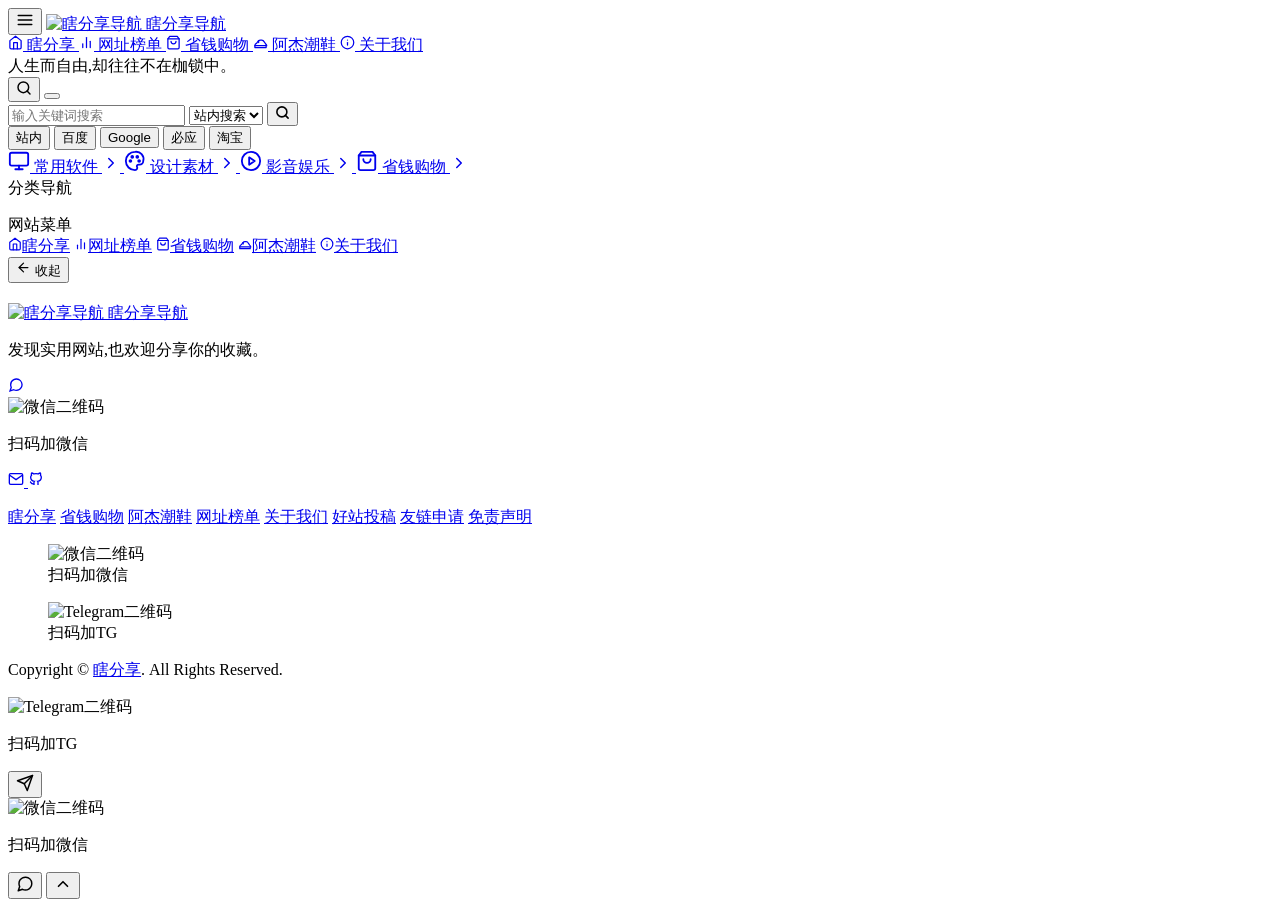
==== index.html @ 998698a2 "init" ====
<!DOCTYPE html>
<html lang="zh-CN">
<head>
<meta charset="UTF-8">
<meta name="viewport" content="width=device-width, initial-scale=1.0">
<title>瞎分享导航 - 简约实用的网址导航</title>
<meta name="description" content="瞎分享导航,收录常用网站、在线工具、软件下载、设计素材、编程开发、金融投资等分类网址,简约而有用。">
<!-- favicon:本地文件 assets/img/xfx_favicon.png -->
<link rel="icon" href="assets/img/xfx_favicon.png">
<link rel="apple-touch-icon" href="assets/img/xfx_favicon.png">
<link rel="stylesheet" href="assets/css/style.css?v=20260911n">
<!-- 提前加载图标回退小函数,原因见该文件顶部注释 -->
<script src="assets/js/icon-fallback.js?v=20260911n"></script>
</head>
<body>

<!-- ============ 顶部头部 ============ -->
<header class="site-header">
  <div class="container header-topbar">

    <!-- 手机端汉堡菜单按钮:放在 logo 前面,最左边(参考老站点布局)。
         桌面端隐藏,展开/收起逻辑+图标切换见 app.js 的 initMobileMenu()。 -->
    <button id="mobile-menu-toggle" class="icon-btn mobile-menu-toggle" aria-label="菜单" aria-expanded="false">
      <svg width="18" height="18" viewBox="0 0 24 24" fill="none" stroke="currentColor" stroke-width="2" stroke-linecap="round"><line x1="3" y1="6" x2="21" y2="6"/><line x1="3" y1="12" x2="21" y2="12"/><line x1="3" y1="18" x2="21" y2="18"/></svg>
    </button>


    <!-- Logo:图片 logo,文件 assets/img/xfx_logo.png,"瞎分享"三个字用品牌色,见 style.css 里 .site-logo 的注释 -->
    <a href="index.html" class="site-logo">
        <img src="assets/img/xfx_logo.png" class="logo-mark" alt="瞎分享导航">
        <span class="site-logo__title"><span class="logo-accent">瞎分享</span>导航</span>
      </a>

    <!-- 顶部菜单:对应原站顶部的几个入口,内部页面(网址榜单/关于我们等)
         目前是占位页面,内容还没写,先保证链接不会 404,详见 README。
         每个菜单项前面的小图标是纯 CSS/SVG 画的,不依赖任何图片文件。 -->
    <nav class="topbar-menu">
      <!-- 瞎分享是主站,放第一位;后面几个链接里"省钱购物""阿杰潮鞋"也是
           站长自己开的其它站点,顺序上跟"瞎分享"挨在一起,再是站内的"网址
           榜单""关于我们"。 -->
      <a href="https://xiafenxiang.com/" target="_blank" rel="noopener">
        <svg class="topbar-menu__icon topbar-menu__icon--purple" width="15" height="15" viewBox="0 0 24 24" fill="none" stroke="currentColor" stroke-width="2" stroke-linecap="round" stroke-linejoin="round"><path d="M3 9l9-7 9 7v11a2 2 0 0 1-2 2H5a2 2 0 0 1-2-2z"/><polyline points="9 22 9 12 15 12 15 22"/></svg>
        瞎分享
      </a>
      <a href="rankings.html">
        <svg class="topbar-menu__icon topbar-menu__icon--blue" width="15" height="15" viewBox="0 0 24 24" fill="none" stroke="currentColor" stroke-width="2" stroke-linecap="round" stroke-linejoin="round"><line x1="18" y1="20" x2="18" y2="10"/><line x1="12" y1="20" x2="12" y2="4"/><line x1="6" y1="20" x2="6" y2="14"/></svg>
        网址榜单
      </a>
      <a href="https://zhegouku.com/" target="_blank" rel="noopener">
        <svg class="topbar-menu__icon topbar-menu__icon--orange" width="15" height="15" viewBox="0 0 24 24" fill="none" stroke="currentColor" stroke-width="2" stroke-linecap="round" stroke-linejoin="round"><path d="M6 2L3 6v14a2 2 0 0 0 2 2h14a2 2 0 0 0 2-2V6l-3-4z"/><line x1="3" y1="6" x2="21" y2="6"/><path d="M16 10a4 4 0 0 1-8 0"/></svg>
        省钱购物
      </a>
      <a href="https://ajchaoxie.com/" target="_blank" rel="noopener">
        <svg class="topbar-menu__icon topbar-menu__icon--teal" width="15" height="15" viewBox="0 0 24 24" fill="none" stroke="currentColor" stroke-width="2" stroke-linecap="round" stroke-linejoin="round"><path d="M3 17h18v3H3z"/><path d="M3 17c0-2 1-3 3-4l2-3c1-1 2-2 4-2h2c2 0 3 1 4 3l2 3c1 1 2 2 2 3"/><path d="M9 12v-3"/></svg>
        阿杰潮鞋
      </a>
      <a href="about.html">
        <svg class="topbar-menu__icon topbar-menu__icon--pink" width="15" height="15" viewBox="0 0 24 24" fill="none" stroke="currentColor" stroke-width="2" stroke-linecap="round" stroke-linejoin="round"><circle cx="12" cy="12" r="10"/><line x1="12" y1="16" x2="12" y2="12"/><line x1="12" y1="8" x2="12.01" y2="8"/></svg>
        关于我们
      </a>
    </nav>

    <!-- 标语,想改文案直接改这行文字即可 -->
    <span class="topbar-slogan">人生而自由,却往往不在枷锁中。</span>

    <!-- 首页有下面单独的大搜索区(.home-hero),头部这里就不需要再放一个搜索图标了,
         保持头部简洁;其它 4 个占位页没有大搜索区,头部搜索图标还留着,见那几个文件。 -->
    <div class="header-actions">
      <button id="search-toggle" class="icon-btn" aria-label="搜索" aria-expanded="false">
        <svg width="16" height="16" viewBox="0 0 24 24" fill="none" stroke="currentColor" stroke-width="2.2" stroke-linecap="round"><circle cx="11" cy="11" r="8"/><path d="M21 21l-4.35-4.35"/></svg>
      </button>
      <button id="theme-toggle" class="icon-btn" aria-label="切换深色/浅色模式"></button>
    </div>
  </div>
  <!-- 首页没有单独的 #mobile-nav-panel:手机端汉堡菜单点开的直接是下面
       .sidebar 那个分类抽屉(里面已经包含了"网址榜单/关于我们"这些链接),
       一个入口够用,不用再叠一层。其它 4 个没有分类的占位页才用
       #mobile-nav-panel。 -->
</header>
<div id="mobile-menu-backdrop" class="mobile-menu-backdrop"></div>


<!-- ============ 首页专属:大标题 + 搜索区 + 快捷入口 ============
     这一块只有首页(index.html)有,其它占位页没有——按用户提供的参考图重新
     做过一版:大标题+副标题、居中搜索框、下面 4 个圆角图标"快捷入口"卡片,
     取代了之前的 5 张图片 Banner(图标都是内联 svg,不依赖图片文件,不会
     有裂图风险)。标签(站内/百度/Google/必应/淘宝)不是纯装饰,点哪个就
     真的切换成对应的搜索方式,跟下面这个 hidden 的
     <select id="hero-search-engine"> 联动,复用的是跟头部搜索栏完全一样
     一套 JS 逻辑(见 app.js 的 bindSearchInstance)。 -->
<section class="home-hero">
  <div class="container">
    <!-- 标题"搜索网站"和副标题都去掉了——banner 现在只保留一个搜索框,
         意图已经很明确,不需要额外的文字重复说明。原来副标题那句话在
         页脚(.footer-brand__slogan)。 -->
    <div class="hero-search">
      <form id="hero-search-form" class="hero-search__box search-box" role="search">
        <input id="hero-search-input" type="search" placeholder="输入关键词搜索" autocomplete="off">
        <select id="hero-search-engine" class="visually-hidden" title="选择搜索方式" tabindex="-1" aria-hidden="true">
          <option value="site">站内搜索</option>
          <option value="baidu">百度</option>
          <option value="google">Google</option>
          <option value="bing">必应</option>
          <option value="taobao">淘宝</option>
        </select>
        <button type="submit" class="search-submit" aria-label="搜索">
          <svg width="15" height="15" viewBox="0 0 24 24" fill="none" stroke="currentColor" stroke-width="2.5" stroke-linecap="round"><circle cx="11" cy="11" r="8"/><path d="M21 21l-4.35-4.35"/></svg>
        </button>
      </form>
      <!-- 搜索范围标签挪到搜索框下面:框本身是视觉主角,标签作为"次要的范围
           选项"跟在下面,符合"先看到输入框、再看到可选范围"的视觉顺序。 -->
      <div class="hero-search__tabs" role="tablist" aria-label="切换搜索方式">
        <button type="button" class="hero-tab is-active" data-engine="site">站内</button>
        <button type="button" class="hero-tab" data-engine="baidu">百度</button>
        <button type="button" class="hero-tab" data-engine="google">Google</button>
        <button type="button" class="hero-tab" data-engine="bing">必应</button>
        <button type="button" class="hero-tab" data-engine="taobao">淘宝</button>
      </div>
    </div>

    <!-- 4 个快捷入口:点击跳到站内对应分类锚点(#cat-xxx,对应 data.js 里
         分类的 id),"省钱购物"跳外部站,想改成别的分类改 href/svg/文字即可。 -->
    <div class="hero-quicklinks">
      <a class="hero-quicklink" href="#cat-changyong">
        <span class="hero-quicklink__icon hero-quicklink__icon--blue">
          <svg width="22" height="22" viewBox="0 0 24 24" fill="none" stroke="currentColor" stroke-width="2" stroke-linecap="round" stroke-linejoin="round"><rect x="2" y="3" width="20" height="14" rx="2"/><line x1="8" y1="21" x2="16" y2="21"/><line x1="12" y1="17" x2="12" y2="21"/></svg>
        </span>
        <span class="hero-quicklink__title">常用软件</span>
        <svg class="hero-quicklink__arrow" width="18" height="18" viewBox="0 0 24 24" fill="none" stroke="currentColor" stroke-width="2" stroke-linecap="round" stroke-linejoin="round"><polyline points="9 18 15 12 9 6"/></svg>
      </a>
      <a class="hero-quicklink" href="#cat-sheji">
        <span class="hero-quicklink__icon hero-quicklink__icon--pink">
          <svg width="22" height="22" viewBox="0 0 24 24" fill="none" stroke="currentColor" stroke-width="2" stroke-linecap="round" stroke-linejoin="round"><path d="M12 2a10 10 0 1 0 0 20 2.5 2.5 0 0 0 2-4 2 2 0 0 1 2-2h1a4 4 0 0 0 4-4 8 8 0 0 0-9-10z"/><circle cx="7" cy="12" r="1"/><circle cx="9" cy="7.5" r="1"/><circle cx="14.5" cy="7.5" r="1"/><circle cx="16.5" cy="12" r="1"/></svg>
        </span>
        <span class="hero-quicklink__title">设计素材</span>
        <svg class="hero-quicklink__arrow" width="18" height="18" viewBox="0 0 24 24" fill="none" stroke="currentColor" stroke-width="2" stroke-linecap="round" stroke-linejoin="round"><polyline points="9 18 15 12 9 6"/></svg>
      </a>
      <a class="hero-quicklink" href="#cat-yingyin">
        <span class="hero-quicklink__icon hero-quicklink__icon--teal">
          <svg width="22" height="22" viewBox="0 0 24 24" fill="none" stroke="currentColor" stroke-width="2" stroke-linecap="round" stroke-linejoin="round"><circle cx="12" cy="12" r="10"/><polygon points="10 8 16 12 10 16 10 8"/></svg>
        </span>
        <span class="hero-quicklink__title">影音娱乐</span>
        <svg class="hero-quicklink__arrow" width="18" height="18" viewBox="0 0 24 24" fill="none" stroke="currentColor" stroke-width="2" stroke-linecap="round" stroke-linejoin="round"><polyline points="9 18 15 12 9 6"/></svg>
      </a>
      <a class="hero-quicklink" href="https://zhegouku.com/" target="_blank" rel="noopener">
        <span class="hero-quicklink__icon hero-quicklink__icon--orange">
          <svg width="22" height="22" viewBox="0 0 24 24" fill="none" stroke="currentColor" stroke-width="2" stroke-linecap="round" stroke-linejoin="round"><path d="M6 2L3 6v14a2 2 0 0 0 2 2h14a2 2 0 0 0 2-2V6l-3-4z"/><line x1="3" y1="6" x2="21" y2="6"/><path d="M16 10a4 4 0 0 1-8 0"/></svg>
        </span>
        <span class="hero-quicklink__title">省钱购物</span>
        <svg class="hero-quicklink__arrow" width="18" height="18" viewBox="0 0 24 24" fill="none" stroke="currentColor" stroke-width="2" stroke-linecap="round" stroke-linejoin="round"><polyline points="9 18 15 12 9 6"/></svg>
      </a>
    </div>
  </div>
</section>

<!-- ============ 主体:侧边栏分类 + 卡片区 ============ -->
<div class="container layout">

  <!-- 侧边栏:分类列表由 app.js 根据 data.js 自动生成,不需要手动维护 -->
  <!-- 桌面端:普通的 sticky 侧边栏分类列表,跟之前一样。
       手机端:同一个元素变成从左边滑出的抽屉(见 style.css 里 860px 断点),
       点头部汉堡菜单展开——之前手机端是页面顶部一排可换行的"胶囊按钮",
       往下滚动列表后就再也够不到了,只能划回顶部重新选分类;现在不管滚动到
       哪里,点汉堡菜单都能随时跳分类。抽屉里额外加了"分类导航"标题、底部
       "网址榜单/关于我们"这几个站内链接(平时在桌面端顶部菜单里,手机端菜单
       隐藏了,搬到这里一起给)、以及最下面一个"收起"按钮,方便划到底之后
       直接收起,不用再划回顶部点汉堡图标。 -->
  <aside class="sidebar">
    <div class="sidebar__mobile-head">分类导航</div>
    <ul id="sidebar-list"></ul>
    <div class="sidebar__mobile-links-title">网站菜单</div>
    <nav class="sidebar__mobile-links">
      <a href="https://xiafenxiang.com/" target="_blank" rel="noopener"><span class="mobile-link-icon mobile-link-icon--purple"><svg width="14" height="14" viewBox="0 0 24 24" fill="none" stroke="currentColor" stroke-width="2" stroke-linecap="round" stroke-linejoin="round"><path d="M3 9l9-7 9 7v11a2 2 0 0 1-2 2H5a2 2 0 0 1-2-2z"/><polyline points="9 22 9 12 15 12 15 22"/></svg></span>瞎分享</a>
      <a href="rankings.html"><span class="mobile-link-icon mobile-link-icon--blue"><svg width="14" height="14" viewBox="0 0 24 24" fill="none" stroke="currentColor" stroke-width="2" stroke-linecap="round" stroke-linejoin="round"><line x1="18" y1="20" x2="18" y2="10"/><line x1="12" y1="20" x2="12" y2="4"/><line x1="6" y1="20" x2="6" y2="14"/></svg></span>网址榜单</a>
      <a href="https://zhegouku.com/" target="_blank" rel="noopener"><span class="mobile-link-icon mobile-link-icon--orange"><svg width="14" height="14" viewBox="0 0 24 24" fill="none" stroke="currentColor" stroke-width="2" stroke-linecap="round" stroke-linejoin="round"><path d="M6 2L3 6v14a2 2 0 0 0 2 2h14a2 2 0 0 0 2-2V6l-3-4z"/><line x1="3" y1="6" x2="21" y2="6"/><path d="M16 10a4 4 0 0 1-8 0"/></svg></span>省钱购物</a>
      <a href="https://ajchaoxie.com/" target="_blank" rel="noopener"><span class="mobile-link-icon mobile-link-icon--teal"><svg width="14" height="14" viewBox="0 0 24 24" fill="none" stroke="currentColor" stroke-width="2" stroke-linecap="round" stroke-linejoin="round"><path d="M3 17h18v3H3z"/><path d="M3 17c0-2 1-3 3-4l2-3c1-1 2-2 4-2h2c2 0 3 1 4 3l2 3c1 1 2 2 2 3"/><path d="M9 12v-3"/></svg></span>阿杰潮鞋</a>
      <a href="about.html"><span class="mobile-link-icon mobile-link-icon--pink"><svg width="14" height="14" viewBox="0 0 24 24" fill="none" stroke="currentColor" stroke-width="2" stroke-linecap="round" stroke-linejoin="round"><circle cx="12" cy="12" r="10"/><line x1="12" y1="16" x2="12" y2="12"/><line x1="12" y1="8" x2="12.01" y2="8"/></svg></span>关于我们</a>
    </nav>
    <button type="button" id="sidebar-collapse" class="sidebar__collapse">
      <svg width="15" height="15" viewBox="0 0 24 24" fill="none" stroke="currentColor" stroke-width="2" stroke-linecap="round" stroke-linejoin="round"><line x1="19" y1="12" x2="5" y2="12"/><polyline points="12 19 5 12 12 5"/></svg>
      收起
    </button>
  </aside>

  <main class="main-content">

    <!-- 平时浏览的正常视图:按分类分组展示所有网站卡片(含子标签切换) -->
    <div id="normal-view"></div>

    <!-- 搜索结果视图:输入关键词且选择"站内搜索"时,会替代上面的正常视图显示 -->
    <section id="search-results-section">
      <h2 id="search-results-title" class="category-section__title"></h2>
      <div id="search-results-grid" class="card-grid"></div>
    </section>

  </main>
</div>

<!-- ============ 页脚 ============ -->
<footer class="site-footer">
  <div class="container footer-grid">

    <div class="footer-brand">
      <a href="index.html" class="site-logo">
        <img src="assets/img/xfx_logo.png" class="logo-mark" alt="瞎分享导航">
        <span class="site-logo__title"><span class="logo-accent">瞎分享</span>导航</span>
      </a>
      <!-- 原来首页 banner 标题下面的那句副标题("发现实用网站,也欢迎分享你的
           收藏")挪到了这里,跟页脚原本的这句话意思本来就重叠,合并成一句,
           避免同一个意思在页面上说两遍。 -->
      <p class="footer-slogan">发现实用网站,也欢迎分享你的收藏。</p>
      <div class="footer-social">
        <!-- 邮箱已经是真实地址(team.xiafenxiang@gmail.com);微信/GitHub 两个还是占位,
             有真实的二维码图片/GitHub 地址后换上即可 -->
        <a class="icon-btn" href="#" title="微信" aria-label="微信" onclick="event.stopPropagation(); document.getElementById('popover-wechat-footer').classList.toggle('is-open'); return false;">
          <svg width="16" height="16" viewBox="0 0 24 24" fill="none" stroke="currentColor" stroke-width="2"><path d="M21 11.5a8.38 8.38 0 0 1-.9 3.8 8.5 8.5 0 0 1-7.6 4.7 8.38 8.38 0 0 1-3.8-.9L3 21l1.9-5.7a8.38 8.38 0 0 1-.9-3.8 8.5 8.5 0 0 1 4.7-7.6 8.38 8.38 0 0 1 3.8-.9h.5a8.48 8.48 0 0 1 8 8v.5z"/></svg>
        </a>
        <!-- 这个气泡是这个 footer 图标专属的(id 带 -footer 后缀,跟右下角
             悬浮按钮那个 #popover-wechat 是两个独立的元素),样式复用同一套
             .fab-popover,但定位改成跟着这里出现(见 style.css .fab-popover--footer),
             不会再跳到屏幕右下角去。 -->
        <div id="popover-wechat-footer" class="fab-popover fab-popover--footer">
          <img src="assets/img/wechat-qr.png" alt="微信二维码">
          <p>扫码加微信</p>
        </div>
        <a class="icon-btn" href="mailto:team.xiafenxiang@gmail.com" title="邮箱" aria-label="邮箱">
          <svg width="16" height="16" viewBox="0 0 24 24" fill="none" stroke="currentColor" stroke-width="2"><rect x="2" y="4" width="20" height="16" rx="2"/><path d="M22 6l-10 7L2 6"/></svg>
        </a>
        <a class="icon-btn" href="#" title="GitHub" aria-label="GitHub"> <!-- TODO: 换成你的真实GitHub地址 -->
          <svg width="16" height="16" viewBox="0 0 24 24" fill="none" stroke="currentColor" stroke-width="2"><path d="M9 19c-4.3 1.4-4.3-2.5-6-3m12 5v-3.5c0-1 .1-1.4-.5-2 2.8-.3 5.5-1.4 5.5-6a4.6 4.6 0 0 0-1.3-3.2 4.2 4.2 0 0 0-.1-3.2s-1.1-.3-3.5 1.3a12.3 12.3 0 0 0-6.2 0C6.5 2.8 5.4 3.1 5.4 3.1a4.2 4.2 0 0 0-.1 3.2A4.6 4.6 0 0 0 4 9.5c0 4.6 2.7 5.7 5.5 6-.6.6-.6 1.2-.5 2V21"/></svg>
        </a>
      </div>
    </div>

    <!-- 下面这些链接对应原站的几个入口,内部页面目前是占位内容,详见 README。
         这里故意用一段"文字流"(而不是竖排列表)来写,配合 style.css 里
         .footer-links a 之间自动加的 " · " 分隔符,还原原站单行、自动换行的效果。 -->
    <p class="footer-links">
      <a href="https://xiafenxiang.com/" target="_blank" rel="noopener">瞎分享</a>
      <a href="https://zhegouku.com/" target="_blank" rel="noopener">省钱购物</a>
      <a href="https://ajchaoxie.com/" target="_blank" rel="noopener">阿杰潮鞋</a>
      <a href="rankings.html">网址榜单</a>
      <span class="footer-links__break" aria-hidden="true"></span>
      <a href="about.html">关于我们</a>
      <a href="contribute.html">好站投稿</a>
      <a href="links.html">友链申请</a>
      <a href="about.html">免责声明</a>
    </p>

    <!-- 二维码:本地文件 assets/img/wechat-qr.png / telegram-qr.png -->
    <div class="footer-qr">
      <figure>
        <img src="assets/img/wechat-qr.png" alt="微信二维码" loading="lazy">
        <figcaption>扫码加微信</figcaption>
      </figure>
      <figure>
        <img src="assets/img/telegram-qr.png" alt="Telegram二维码" loading="lazy">
        <figcaption>扫码加TG</figcaption>
      </figure>
    </div>
  </div>

  <div class="container footer-bottom">
    <p class="footer-copyright">Copyright © <span class="footer-year"></span> <a href="https://xiafenxiang.com/" target="_blank" rel="noopener">瞎分享</a>. All Rights Reserved.</p>
  </div>
</footer>

<!-- ============ 右下角悬浮按钮:微信 / TG 二维码弹出 + 回到顶部 ============ -->
<div class="fab-stack">
  <div id="popover-tg" class="fab-popover">
    <img src="assets/img/telegram-qr.png" alt="Telegram二维码">
    <p>扫码加TG</p>
  </div>
  <button class="fab" data-popover="popover-tg" aria-label="Telegram联系">
    <svg width="18" height="18" viewBox="0 0 24 24" fill="none" stroke="currentColor" stroke-width="2" stroke-linecap="round" stroke-linejoin="round"><path d="M22 2L11 13"/><path d="M22 2l-7 20-4-9-9-4 20-7z"/></svg>
  </button>

  <div id="popover-wechat" class="fab-popover">
    <img src="assets/img/wechat-qr.png" alt="微信二维码">
    <p>扫码加微信</p>
  </div>
  <button class="fab" data-popover="popover-wechat" aria-label="微信联系">
    <svg width="18" height="18" viewBox="0 0 24 24" fill="none" stroke="currentColor" stroke-width="2" stroke-linecap="round" stroke-linejoin="round"><path d="M21 11.5a8.38 8.38 0 0 1-.9 3.8 8.5 8.5 0 0 1-7.6 4.7 8.38 8.38 0 0 1-3.8-.9L3 21l1.9-5.7a8.38 8.38 0 0 1-.9-3.8 8.5 8.5 0 0 1 4.7-7.6 8.38 8.38 0 0 1 3.8-.9h.5a8.48 8.48 0 0 1 8 8v.5z"/></svg>
  </button>

  <button class="fab" id="fab-top" aria-label="回到顶部">
    <svg width="18" height="18" viewBox="0 0 24 24" fill="none" stroke="currentColor" stroke-width="2.2" stroke-linecap="round" stroke-linejoin="round"><path d="M18 15l-6-6-6 6"/></svg>
  </button>
</div>

<!-- ============ 脚本加载顺序很重要,不要打乱 ============ -->
<!-- 1) 数据源(手动维护) -->
<script src="assets/js/data.js?v=20260911n"></script>
<!-- 1.5) 顶部标语数据源(手动维护,见文件内说明) -->
<script src="assets/js/slogans.js?v=20260911n"></script>
<!-- 2) 页面交互逻辑 -->
<script src="assets/js/app.js?v=20260911n"></script>
</body>
</html>
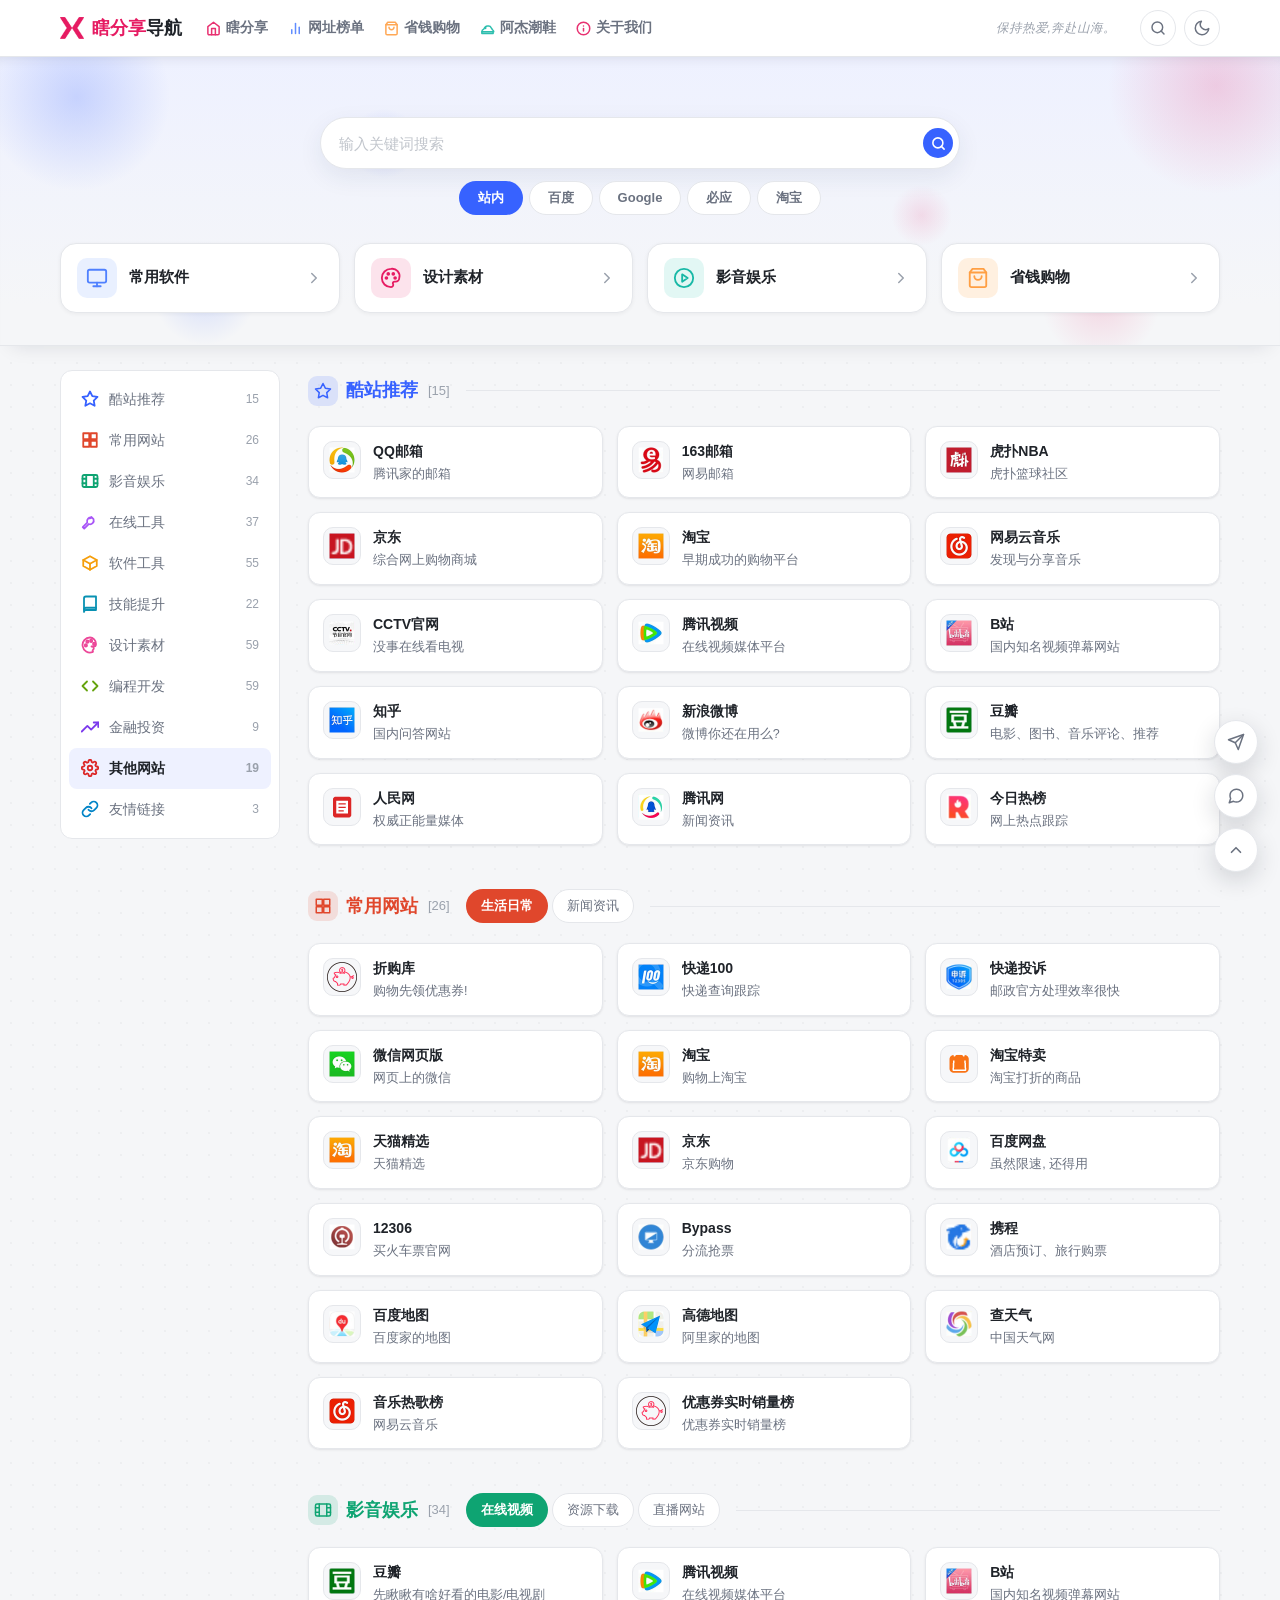
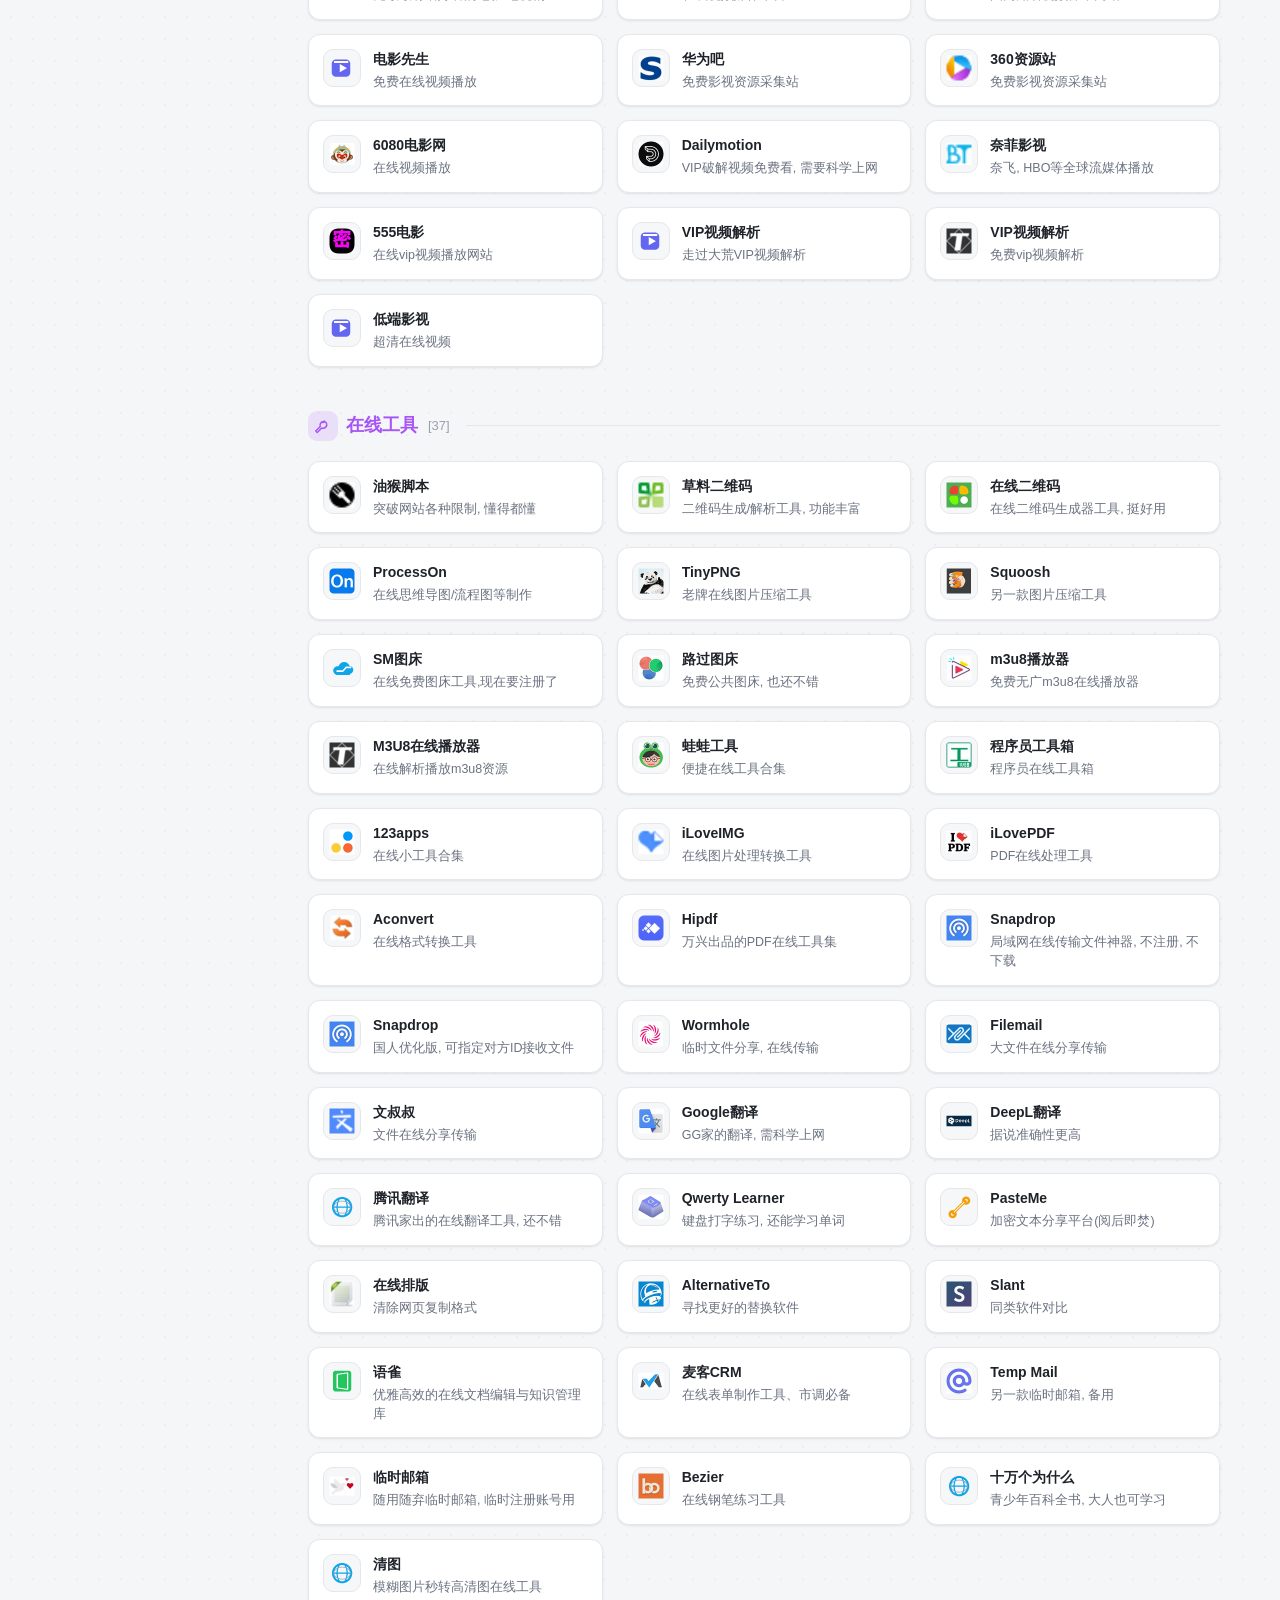
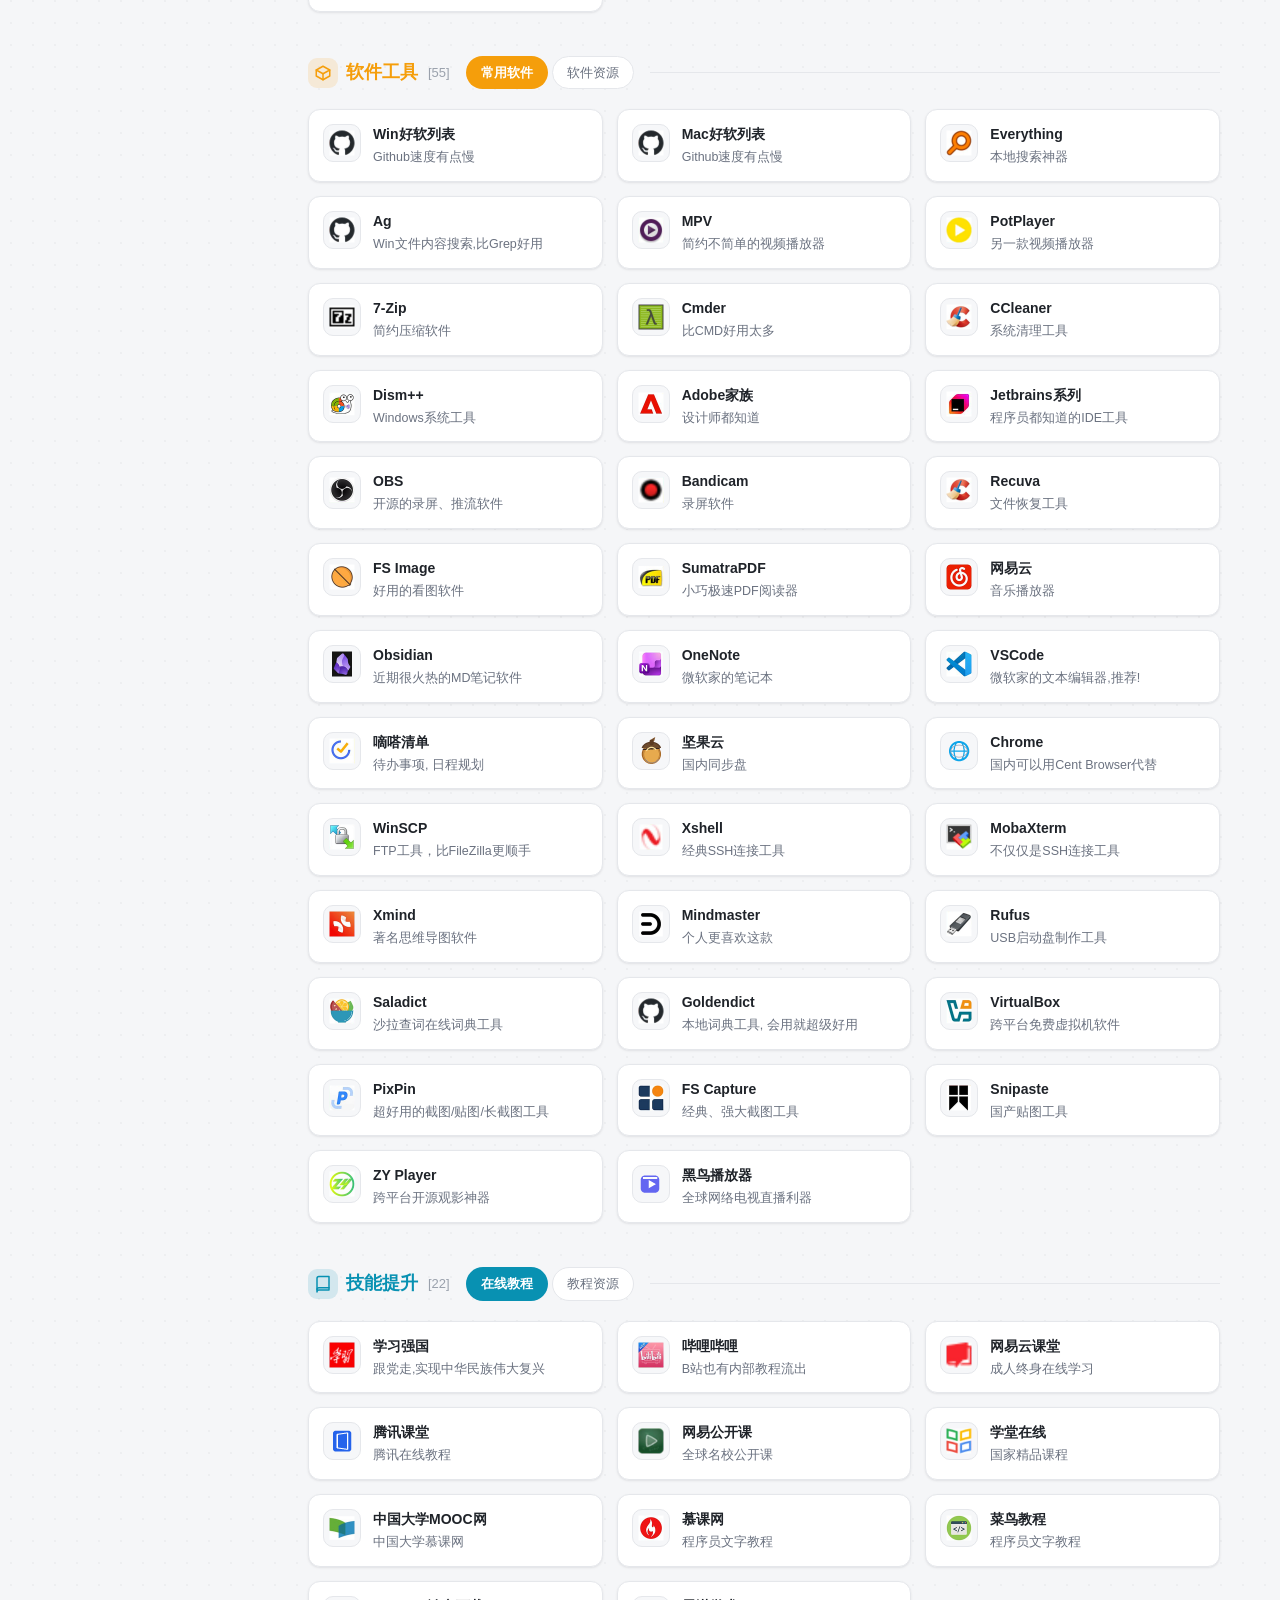
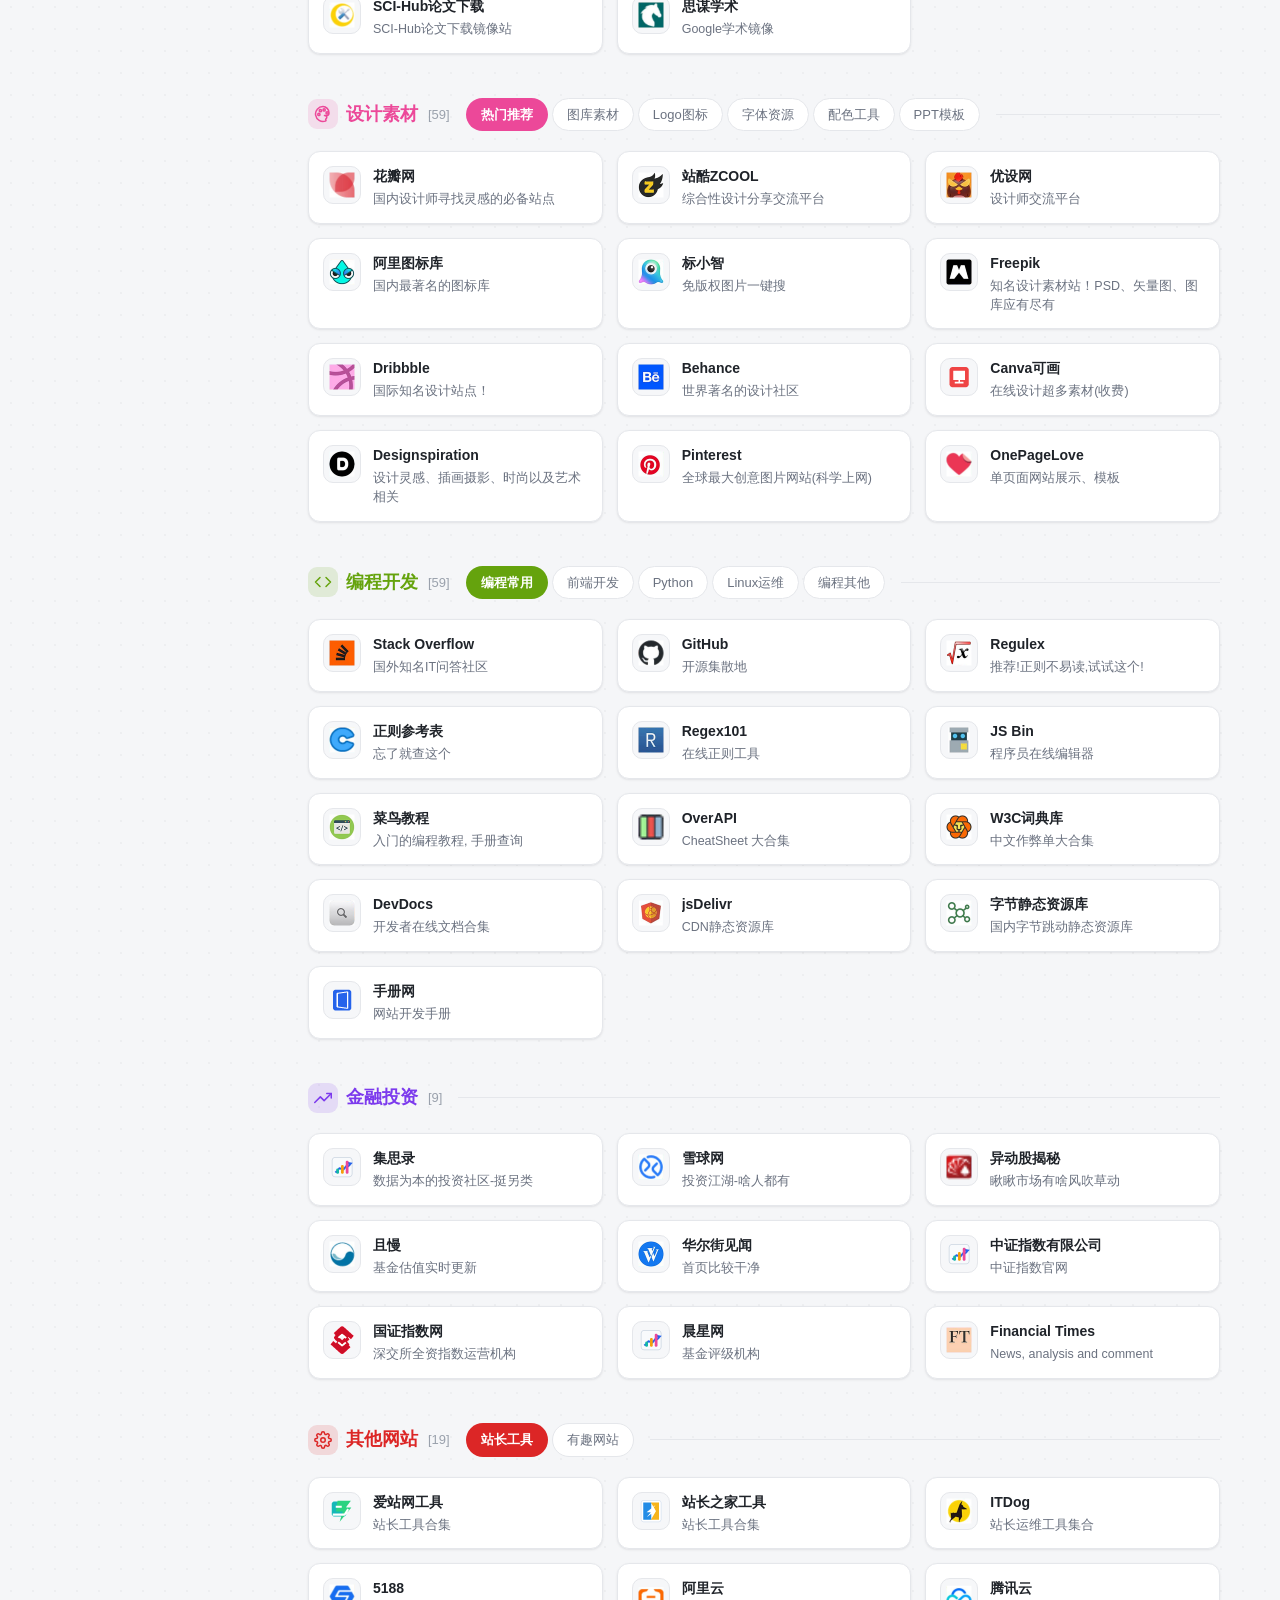
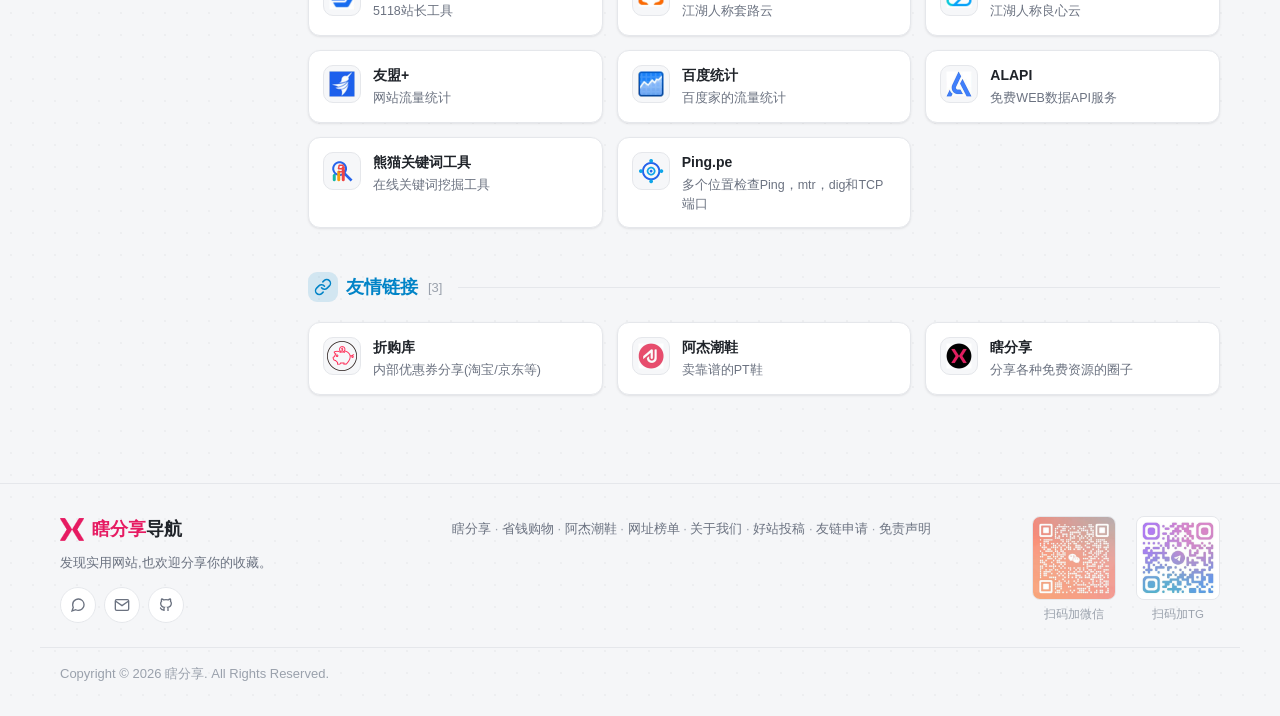
==== commit 2ef1d3c0: "修复手机端菜单、去掉占位文案、优化字体粗细等" ====
--- a/index.html
+++ b/index.html
@@ -8,9 +8,9 @@
 <!-- favicon:本地文件 assets/img/xfx_favicon.png -->
 <link rel="icon" href="assets/img/xfx_favicon.png">
 <link rel="apple-touch-icon" href="assets/img/xfx_favicon.png">
-<link rel="stylesheet" href="assets/css/style.css?v=20260911n">
+<link rel="stylesheet" href="assets/css/style.css?v=20260911p">
 <!-- 提前加载图标回退小函数,原因见该文件顶部注释 -->
-<script src="assets/js/icon-fallback.js?v=20260911n"></script>
+<script src="assets/js/icon-fallback.js?v=20260911p"></script>
 </head>
 <body>
 
@@ -226,7 +226,7 @@
         <a class="icon-btn" href="mailto:team.xiafenxiang@gmail.com" title="邮箱" aria-label="邮箱">
           <svg width="16" height="16" viewBox="0 0 24 24" fill="none" stroke="currentColor" stroke-width="2"><rect x="2" y="4" width="20" height="16" rx="2"/><path d="M22 6l-10 7L2 6"/></svg>
         </a>
-        <a class="icon-btn" href="#" title="GitHub" aria-label="GitHub"> <!-- TODO: 换成你的真实GitHub地址 -->
+        <a class="icon-btn" href="https://github.com/yaro97/website-navigation-template" title="GitHub" aria-label="GitHub"> <!-- TODO: 换成你的真实GitHub地址 -->
           <svg width="16" height="16" viewBox="0 0 24 24" fill="none" stroke="currentColor" stroke-width="2"><path d="M9 19c-4.3 1.4-4.3-2.5-6-3m12 5v-3.5c0-1 .1-1.4-.5-2 2.8-.3 5.5-1.4 5.5-6a4.6 4.6 0 0 0-1.3-3.2 4.2 4.2 0 0 0-.1-3.2s-1.1-.3-3.5 1.3a12.3 12.3 0 0 0-6.2 0C6.5 2.8 5.4 3.1 5.4 3.1a4.2 4.2 0 0 0-.1 3.2A4.6 4.6 0 0 0 4 9.5c0 4.6 2.7 5.7 5.5 6-.6.6-.6 1.2-.5 2V21"/></svg>
         </a>
       </div>
@@ -290,10 +290,10 @@
 
 <!-- ============ 脚本加载顺序很重要,不要打乱 ============ -->
 <!-- 1) 数据源(手动维护) -->
-<script src="assets/js/data.js?v=20260911n"></script>
+<script src="assets/js/data.js?v=20260911p"></script>
 <!-- 1.5) 顶部标语数据源(手动维护,见文件内说明) -->
-<script src="assets/js/slogans.js?v=20260911n"></script>
+<script src="assets/js/slogans.js?v=20260911p"></script>
 <!-- 2) 页面交互逻辑 -->
-<script src="assets/js/app.js?v=20260911n"></script>
+<script src="assets/js/app.js?v=20260911p"></script>
 </body>
 </html>
--- a/assets/css/style.css
+++ b/assets/css/style.css
@@ -0,0 +1,1416 @@
+/* ============================================================================
+ * 瞎分享导航 - 样式表
+ * ============================================================================
+ * 文件结构(方便以后查找/维护):
+ *   1. CSS 变量 / 主题色 (亮色 + 深色模式)
+ *   2. 基础重置
+ *   3. 顶部头部 header (Logo + 顶部菜单 + 标语 + 可展开搜索栏)
+ *   4. 整体布局 layout (侧边栏 + 主内容区)
+ *   5. 侧边栏分类导航 sidebar
+ *   6. 分类标题 + 子标签(tab) + 网站卡片 card
+ *   7. 搜索结果 / 空状态
+ *   8. 页脚 footer (Logo / 链接 / 二维码)
+ *   9. 悬浮按钮 (回到顶部 / 微信 / TG)
+ *   10. 简易占位页 (contribute/links 用的通用占位样式)
+ *   11. 关于我们页面 (about.html 专用:分节小标题卡片)
+ *   12. 网址榜单页面 (rankings.html 专用:红色横幅 + tab + 排行列表)
+ *   13. 响应式 (移动端适配)
+ * ==========================================================================*/
+
+/* ---------- 1. CSS 变量 / 主题色 ---------- */
+:root {
+  /* 亮色主题(默认) */
+  --color-bg: #f5f6f8;
+  --color-bg-elevated: #ffffff;
+  --color-icon-bg: #f6f7f9;      /* 网站图标外面那个圆角小方块的底色,故意用中性色,
+                                     这样不管网站logo是什么颜色都不会跟底色"打架" */
+  --color-border: #e5e7eb;
+  --color-text: #1f2329;
+  --color-text-secondary: #6b7280;
+  --color-text-muted: #9aa1ac;
+  --color-primary: #3762ff;
+  --color-primary-hover: #2748d6;
+  --color-primary-bg: #eef1ff;
+  --color-danger: #e0472c;
+  /* 品牌强调色,固定的"瞎分享"文字/logo色,浅色深色模式都不变(跟随主题变化的
+     --color-primary 是导航整体的功能色,两者用途不同,别搞混) */
+  --color-brand-accent: #e61b62;
+  --shadow-card: 0 1px 2px rgba(16, 24, 40, 0.04), 0 1px 3px rgba(16, 24, 40, 0.06);
+  --shadow-card-hover: 0 4px 10px rgba(16, 24, 40, 0.08), 0 2px 4px rgba(16, 24, 40, 0.06);
+  --shadow-float: 0 8px 24px rgba(16, 24, 40, 0.16);
+  --radius-sm: 8px;
+  --radius-md: 12px;
+  --radius-lg: 16px;
+  --sidebar-width: 220px;
+  --topbar-height: 56px;
+  --search-panel-height: 64px;
+  /* 整个网站背景那层极淡的小圆点纹理颜色,浅色/深色模式各自取一个刚好看得出
+     纹理、又不会抢卡片风头的透明度,见下面 body 的 background-image。 */
+  --bg-dot: rgba(31, 35, 41, 0.035);
+}
+
+/* 深色主题:通过给 <html> 加 data-theme="dark" 触发,见 app.js 里的 initTheme() */
+html[data-theme="dark"] {
+  --color-bg: #14161a;
+  --color-bg-elevated: #1c1f26;
+  --color-icon-bg: #262a33;
+  --color-border: #2a2e37;
+  --color-text: #e7e9ee;
+  --color-text-secondary: #9aa1ac;
+  --color-text-muted: #6b7280;
+  --color-primary: #6d8bff;
+  --color-primary-hover: #89a1ff;
+  --color-primary-bg: #1f2540;
+  --shadow-card: 0 1px 2px rgba(0, 0, 0, 0.3);
+  --shadow-card-hover: 0 4px 14px rgba(0, 0, 0, 0.45);
+  --shadow-float: 0 10px 28px rgba(0, 0, 0, 0.5);
+  --bg-dot: rgba(255, 255, 255, 0.035);
+}
+
+/* ---------- 2. 基础重置 ---------- */
+* { box-sizing: border-box; }
+
+body {
+  margin: 0;
+  /* 整个网站背景加了一层极淡的小圆点纹理(22px 一个点,透明度只有 3.5%),
+     纯 CSS 画的,不是图片——之前纯色背景太单调,加一点点质感但不会干扰
+     卡片和文字的阅读,浅色/深色模式颜色见上面 --bg-dot 变量。 */
+  background-color: var(--color-bg);
+  background-image: radial-gradient(var(--bg-dot) 1px, transparent 1px);
+  background-size: 22px 22px;
+  color: var(--color-text);
+  font-family: -apple-system, BlinkMacSystemFont, "Segoe UI", "PingFang SC",
+    "Microsoft YaHei", Roboto, Helvetica, Arial, sans-serif;
+  line-height: 1.5;
+  -webkit-font-smoothing: antialiased;
+  transition: background-color 0.2s ease, color 0.2s ease;
+}
+
+a { color: inherit; text-decoration: none; }
+ul { list-style: none; margin: 0; padding: 0; }
+button { font: inherit; cursor: pointer; }
+img { display: block; }
+
+.container {
+  max-width: 1200px;
+  margin: 0 auto;
+  padding: 0 20px;
+}
+
+/* ---------- 3. 顶部头部 ---------- */
+.site-header {
+  position: sticky;
+  top: 0;
+  z-index: 50;
+  background: var(--color-bg-elevated);
+  border-bottom: 1px solid var(--color-border);
+}
+
+.header-topbar {
+  height: var(--topbar-height);
+  display: flex;
+  align-items: center;
+  gap: 24px;
+}
+
+/* ---- Logo 组件:头部和页脚共用同一套 markup/样式 ----
+   图片 logo(assets/img/xfx_logo.png)+ 文字,"瞎分享"三个字用品牌色
+   --color-brand-accent,"导航"两个字跟随正文默认颜色。想换 logo 图片,
+   直接换 assets/img/xfx_logo.png 这个文件即可,尺寸不对的话改下面
+   .logo-mark 的 width/height。 */
+.site-logo {
+  display: flex;
+  align-items: center;
+  gap: 8px;
+  white-space: nowrap;
+  color: var(--color-text);
+  flex-shrink: 0;
+}
+/* logo 图标尺寸:以前是 30px 配 18px 文字(约 1.67 倍),图标比文字明显
+   高出一截、视觉上偏重。图标本身(xfx_logo.png 里的"X")是顶满整张画布画的
+   没有留白,跟文字严格等高反而会显得图标太小、没有存在感——所以这里不是
+   让图标和文字"一样高",而是按约 1.3 倍的比例让图标比文字稍大一点,两者
+   看起来是一组、又不会互相压过对方,这个比例在手机端(见 860px 断点)也是
+   一样,保持全站统一。 */
+.site-logo .logo-mark {
+  width: 24px;
+  height: 24px;
+  object-fit: contain;
+  flex-shrink: 0;
+}
+.site-logo__title { font-size: 18px; font-weight: 700; }
+.logo-accent { color: var(--color-brand-accent); }
+
+/* 顶部窄菜单条:每一项是"图标+文字"横排,图标是内联 svg,不依赖图片文件。
+   图标配色跟首页快捷卡片、手机端菜单是同一套 蓝/橙/青/粉,四个入口一一
+   对应,让桌面端头部也有点"彩色"、不那么单调;文字颜色不跟着变,还是
+   走 .topbar-menu 统一的灰色,保证可读性、也不会太花哨。 */
+.topbar-menu {
+  display: flex;
+  align-items: center;
+  gap: 20px;
+  font-size: 13.5px;
+  font-weight: 600; /* 作为顶部菜单要有存在感,比正文字重一档 */
+  color: var(--color-text-secondary);
+}
+.topbar-menu a {
+  display: flex;
+  align-items: center;
+  gap: 5px;
+}
+.topbar-menu a svg { flex-shrink: 0; opacity: 0.9; stroke-width: 2.4; } /* 线条比默认 2 再加粗一点,免得显得纤细 */
+.topbar-menu a:hover { color: var(--color-primary); }
+.topbar-menu a:hover svg { opacity: 1; }
+.topbar-menu__icon--blue { color: #4f80ff; }
+.topbar-menu__icon--orange { color: #ff9f43; }
+.topbar-menu__icon--teal { color: #17b8a6; }
+.topbar-menu__icon--pink { color: var(--color-brand-accent); }
+.topbar-menu__icon--purple { color: var(--color-brand-accent); } /* 瞎分享是主站链接,颜色跟 logo 的品牌色保持一致(class 名字是历史遗留,不影响显示) */
+
+.topbar-slogan {
+  margin-left: auto;
+  font-size: 12.5px;
+  color: var(--color-text-muted);
+  font-style: italic;
+  white-space: nowrap;
+  overflow: hidden;
+  text-overflow: ellipsis;
+}
+
+.header-actions {
+  display: flex;
+  align-items: center;
+  gap: 8px;
+  flex-shrink: 0;
+}
+
+.icon-btn {
+  width: 36px;
+  height: 36px;
+  border-radius: 50%;
+  border: 1px solid var(--color-border);
+  background: var(--color-bg-elevated);
+  color: var(--color-text-secondary);
+  display: flex;
+  align-items: center;
+  justify-content: center;
+  transition: background-color 0.15s ease, color 0.15s ease;
+}
+.icon-btn:hover { background: var(--color-primary-bg); color: var(--color-primary); }
+.icon-btn[aria-expanded="true"] { background: var(--color-primary-bg); color: var(--color-primary); }
+
+/* 手机端汉堡菜单按钮:桌面端 .topbar-menu 直接显示 4 个入口,不需要这个按钮,
+   默认隐藏,只在下面 860px 断点里露出来。展开的下拉面板 .mobile-nav-panel
+   同理,平时也是完全不占位置的,具体展开动画也放在那个断点里,免得桌面端
+   多一份用不到的样式互相干扰。 */
+.mobile-menu-toggle { display: none; }
+.mobile-nav-panel { display: none; }
+
+/* 可展开的搜索栏:平时收起(max-height:0),点头部搜索图标展开 */
+.search-panel {
+  max-height: 0;
+  overflow: hidden;
+  border-bottom: 1px solid transparent;
+  transition: max-height 0.25s ease, border-color 0.25s ease;
+}
+.search-panel.is-open {
+  max-height: var(--search-panel-height);
+  border-bottom-color: var(--color-border);
+}
+.search-panel .container { padding-top: 12px; padding-bottom: 12px; }
+
+.search-box {
+  display: flex;
+  align-items: center;
+  width: 100%;
+  max-width: 640px;
+  /* 之前没写这一行:块级元素默认宽度撑满 .container,又没有 auto margin
+     可分配,视觉上会贴在容器左边——加 margin:0 auto,让它先按 max-width
+     收缩,再在父容器里真正居中(点开头部搜索图标时尤其明显)。 */
+  margin: 0 auto;
+  background: var(--color-bg);
+  border: 1px solid var(--color-border);
+  border-radius: 999px;
+  padding: 0 6px 0 16px;
+  height: 40px;
+}
+
+.search-box input[type="search"] {
+  flex: 1;
+  border: none;
+  outline: none;
+  background: transparent;
+  color: var(--color-text);
+  font-size: 14px;
+  height: 100%;
+  min-width: 0;
+}
+/* 占位文字只是个语气性的小提示,不需要抢眼——比默认的占位色再淡一档
+   (--color-text-muted 基础上再压一次透明度),让它安安静静待在背景里,
+   真正打字的时候(色深的正文字色)反差自然就出来了。 */
+.search-box input[type="search"]::placeholder {
+  color: var(--color-text-muted);
+  opacity: 0.6;
+}
+
+.search-box select {
+  border: none;
+  outline: none;
+  background: transparent;
+  color: var(--color-text-secondary);
+  font-size: 13px;
+  padding: 4px;
+  cursor: pointer;
+}
+
+.search-box button.search-submit {
+  border: none;
+  background: var(--color-primary);
+  color: #fff;
+  width: 30px;
+  height: 30px;
+  border-radius: 50%;
+  display: flex;
+  align-items: center;
+  justify-content: center;
+  flex-shrink: 0;
+}
+
+/* 只在视觉上隐藏,屏幕阅读器/JS 照常能读到——首页大搜索区那个隐藏的
+   <select id="hero-search-engine"> 用这个,标签点击去驱动它,不需要用户
+   直接看到/操作这个下拉框本身。 */
+.visually-hidden {
+  position: absolute;
+  width: 1px;
+  height: 1px;
+  padding: 0;
+  margin: -1px;
+  overflow: hidden;
+  clip: rect(0, 0, 0, 0);
+  white-space: nowrap;
+  border: 0;
+}
+
+/* ---------- 3.5 首页专属:大搜索区 + 快捷入口(其它占位页没有这一块) ----------
+   参照用户提供的参考图重新做过一版:浅蓝色渐变背景(叠加几团纯 CSS 画的模糊
+   "气泡"色块,大小/位置/透明度各不一样,营造一点漂浮感,不是图片,不会有
+   裂图风险;之前试过一版斜向细线纹理,用户反馈线条不如气泡好看,换成了
+   现在这版纯气泡)+ 居中大标题 + 搜索框 + 下面一排 4 个圆角图标"快捷入口"
+   卡片,取代之前的 5 张图片 Banner。标签(站内/百度/Google/必应/淘宝)放在
+   搜索框上面——先选范围再输入,更符合常见搜索门户的使用习惯,点哪个就真的
+   切换成对应的搜索方式,跟下面这个 hidden 的 <select id="hero-search-engine">
+   联动,复用的是跟头部搜索栏完全一样一套 JS 逻辑(见 app.js 的
+   bindSearchInstance)。 */
+.home-hero {
+  position: relative;
+  overflow: hidden;
+  /* 气泡装饰:用固定像素半径(circle 180px 这种写法)而不是百分比,
+     这样气泡的大小不会跟着 banner 又宽又矮的比例一起被拉伸变形,
+     不管在什么屏幕宽度下都是正圆、看得出是一个个独立的"泡泡"。
+     圆心位置仍用百分比,方便随容器宽度自适应地分布在四角。 */
+  background:
+    radial-gradient(circle 130px at 6% 14%, rgba(55, 98, 255, 0.22), rgba(55, 98, 255, 0) 72%),
+    radial-gradient(circle 70px at 16% 82%, rgba(55, 98, 255, 0.16), rgba(55, 98, 255, 0) 74%),
+    radial-gradient(circle 46px at 30% 30%, rgba(55, 98, 255, 0.14), rgba(55, 98, 255, 0) 76%),
+    radial-gradient(circle 150px at 95% 10%, rgba(230, 27, 98, 0.18), rgba(230, 27, 98, 0) 72%),
+    radial-gradient(circle 80px at 86% 85%, rgba(230, 27, 98, 0.14), rgba(230, 27, 98, 0) 74%),
+    radial-gradient(circle 40px at 72% 55%, rgba(230, 27, 98, 0.12), rgba(230, 27, 98, 0) 76%),
+    linear-gradient(180deg, var(--color-primary-bg), var(--color-bg) 86%);
+  /* 标题去掉之后搜索框基本上就是首屏第一眼看到的内容,顶部留白比之前
+     (有标题时是 44px)稍微加大一点,不然搜索框贴着头部导航栏,显得太挤。 */
+  padding: 60px 0 32px;
+  border-bottom: 1px solid var(--color-border);
+  /* 上边缘用内阴影,跟粘性头部之间拉开一点层次;下边缘用一个很浅的
+     投影,让 banner 区块看起来更像一整块独立的卡片。下边缘阴影很淡,
+     如果跟下面的网址列表衔接不好看可以去掉,不影响上边缘的效果。 */
+  box-shadow:
+    inset 0 10px 14px -12px rgba(16, 24, 40, 0.16),
+    0 10px 20px -12px rgba(16, 24, 40, 0.14);
+}
+
+.hero-search {
+  position: relative;
+  display: flex;
+  flex-direction: column;
+  align-items: center;
+  gap: 12px;
+  margin-bottom: 28px;
+}
+
+.hero-search__tabs {
+  display: flex;
+  gap: 6px;
+  flex-wrap: wrap;
+  justify-content: center;
+}
+
+.hero-tab {
+  border: 1px solid var(--color-border);
+  background: var(--color-bg-elevated);
+  color: var(--color-text-secondary);
+  padding: 6px 18px;
+  border-radius: 999px;
+  font-size: 13px;
+  font-weight: 600;
+  white-space: nowrap;
+}
+.hero-tab:hover { background: var(--color-border); color: var(--color-text); }
+.hero-tab.is-active { border-color: transparent; background: var(--color-primary); color: #fff; }
+
+.hero-search__box.search-box {
+  width: 100%;
+  max-width: 640px;
+  margin: 0 auto;
+  height: 52px;
+  background: var(--color-bg-elevated);
+  box-shadow: 0 8px 24px rgba(31, 45, 90, 0.08);
+}
+.hero-search__box input[type="search"] { font-size: 15px; }
+.hero-search__box .search-submit { width: 40px; height: 40px; }
+
+/* 4 个快捷入口卡片:图标(纯 CSS 圆角方块 + 内联 svg)+ 文字 + 箭头横排。
+   想改成别的分类:改 href(站内分类用锚点 #cat-xxx,对应 data.js 里分类的
+   id)、改 svg 和文字,颜色在 --blue/--pink/--teal/--orange 四个修饰符里改。 */
+.hero-quicklinks {
+  /* 不设 max-width,让它跟 .container 一样宽——这样跟下面 .layout 里的
+     网站列表(侧边栏+卡片区)左右边缘能对齐,不会看着比下面内容窄一截。 */
+  position: relative;
+  display: grid;
+  grid-template-columns: repeat(4, 1fr);
+  gap: 14px;
+}
+.hero-quicklink {
+  /* 改回最初的高度:之前试过"加高一圈"(padding 20px18/图标 48px),
+     用户反馈banner 反而显得太高,改回更紧凑的初始尺寸。 */
+  display: flex;
+  align-items: center;
+  gap: 12px;
+  background: var(--color-bg-elevated);
+  border: 1px solid var(--color-border);
+  border-radius: 16px;
+  padding: 14px 16px;
+  box-shadow: 0 1px 4px rgba(0, 0, 0, 0.05);
+  transition: transform 0.15s ease, box-shadow 0.15s ease;
+  min-width: 0;
+}
+.hero-quicklink:hover { transform: translateY(-2px); box-shadow: 0 8px 20px rgba(0, 0, 0, 0.1); }
+.hero-quicklink__icon {
+  width: 40px;
+  height: 40px;
+  border-radius: 10px;
+  display: flex;
+  align-items: center;
+  justify-content: center;
+  flex-shrink: 0;
+}
+/* 图标改成"浅色底 + 同色系线条图标"(色块变浅,图标本身不再是实心填充白色),
+   看起来比之前"深色实心方块+白色图标"清爽,颜色仍然用同一套 --blue/--pink/
+   --teal/--orange,只是背景换成低透明度的浅色版本,图标颜色改成对应的实色。 */
+.hero-quicklink__icon--blue { background: rgba(79, 128, 255, 0.12); color: #4f80ff; }
+.hero-quicklink__icon--pink { background: rgba(230, 27, 98, 0.12); color: var(--color-brand-accent); }
+.hero-quicklink__icon--teal { background: rgba(23, 184, 166, 0.12); color: #17b8a6; }
+.hero-quicklink__icon--orange { background: rgba(255, 159, 67, 0.16); color: #ff9f43; }
+.hero-quicklink__title {
+  flex: 1;
+  min-width: 0;
+  font-size: 15px;
+  font-weight: 700;
+  color: var(--color-text);
+  white-space: nowrap;
+  overflow: hidden;
+  text-overflow: ellipsis;
+}
+.hero-quicklink__arrow { color: var(--color-text-muted); flex-shrink: 0; }
+
+/* ---------- 4. 整体布局 ---------- */
+.layout {
+  display: flex;
+  align-items: flex-start;
+  gap: 28px;
+  /* 只设上下内边距,不用简写 padding,免得把 .container 本来的左右
+     留白(padding: 0 20px)盖掉——这曾经是移动端卡片贴边的根因。 */
+  padding-top: 24px;
+  /* 60px 加上 footer 自己的 margin-top:20px,正文和 footer 之间空出将近
+     80px,明显太空。缩到 32px,留白更紧凑一点。 */
+  padding-bottom: 32px;
+}
+
+.main-content {
+  flex: 1;
+  min-width: 0; /* 防止内部长文本撑破 flex 容器 */
+}
+
+/* ---------- 5. 侧边栏分类导航 ---------- */
+.sidebar {
+  width: var(--sidebar-width);
+  flex-shrink: 0;
+  position: sticky;
+  top: calc(var(--topbar-height) + 24px);
+  max-height: calc(100vh - var(--topbar-height) - 48px);
+  overflow-y: auto;
+  background: var(--color-bg-elevated);
+  border: 1px solid var(--color-border);
+  border-radius: var(--radius-md);
+  padding: 8px;
+}
+
+.sidebar__item {
+  display: flex;
+  align-items: center;
+  gap: 10px;
+  padding: 10px 12px;
+  border-radius: var(--radius-sm);
+  color: var(--color-text-secondary);
+  font-size: 14px;
+  font-weight: 500; /* 分类导航,比正文字重一档,不然显得太细 */
+  cursor: pointer;
+}
+.sidebar__item svg { color: var(--accent, var(--color-text-secondary)); flex-shrink: 0; stroke-width: 2.4; } /* 图标线条加粗一点 */
+
+.sidebar__item:hover { background: var(--color-bg); color: var(--color-text); }
+
+.sidebar__item.is-active {
+  background: var(--color-primary-bg);
+  color: var(--color-text);
+  font-weight: 700; /* 选中态比普通态(500)再重一档,保持层级区分 */
+}
+.sidebar__item.is-active svg { color: var(--accent, var(--color-primary)); }
+
+.sidebar__count {
+  margin-left: auto;
+  font-size: 12px;
+  color: var(--color-text-muted);
+}
+
+/* 以下几个是手机端抽屉专属的结构(标题/底部导航链接区标题/底部导航链接/
+   收起按钮),桌面端侧边栏是常驻的粘性列表,不需要这些,默认隐藏。
+   手机端的显示规则见下面的 @media (max-width: 860px)。 */
+.sidebar__mobile-head,
+.sidebar__mobile-links-title,
+.sidebar__mobile-links,
+.sidebar__collapse {
+  display: none;
+}
+
+/* ---------- 6. 分类标题 + 子标签 + 网站卡片 ---------- */
+.category-section { scroll-margin-top: calc(var(--topbar-height) + 16px); margin-bottom: 44px; }
+
+.category-section__head {
+  display: flex;
+  align-items: center;
+  flex-wrap: wrap;
+  /* 行间距(子标签换到标题下面单独一行时,两行之间的垂直间距)从 4px
+     调到 10px——4px 太挤,标题和子标签像贴在一起。 */
+  gap: 10px 16px;
+  /* 比之前更松一点的上下留白,配合下面那条"跟标题同一行"的分割线,
+     让相邻分类之间有明显的呼吸感,不需要再单独加一条整行的分割线。 */
+  margin: 6px 0 20px;
+}
+
+/* 分割线放在标题这一行的最后面,跟标题、子标签同一行,往右一直
+   延伸到这一行剩下的宽度(flex:1),而不是单独另起一行——这样看起来
+   更像"标题行自带一条线"，而不是硬插进来的一个分隔块。
+   子标签不多、这一行还有富余宽度时才会看到线;子标签很多、这一行已经
+   排满时,线会自然换到下一行,不会挤爆布局。 */
+.category-section__rule {
+  flex: 1 1 32px;
+  min-width: 24px;
+  height: 1px;
+  background: var(--color-border);
+  align-self: center;
+}
+
+.category-section__title {
+  display: flex;
+  align-items: center;
+  gap: 8px;
+  font-size: 18px;
+  font-weight: 700;
+  margin: 0;
+  color: var(--accent, var(--color-text));
+}
+.category-section__icon {
+  width: 30px;
+  height: 30px;
+  border-radius: 9px;
+  display: flex;
+  align-items: center;
+  justify-content: center;
+  background: color-mix(in srgb, var(--accent, var(--color-primary)) 14%, transparent);
+  color: var(--accent, var(--color-primary));
+  flex-shrink: 0;
+}
+
+.category-section__title .count {
+  font-size: 13px;
+  font-weight: 400;
+  color: var(--color-text-muted);
+  margin-left: 2px;
+}
+
+/* 子标签胶囊:第一个默认高亮(填充色),其余是纯文字,点击切换。
+   紧跟在分类标题右边(不用 margin-left:auto 推到最右边)——这样标题和
+   它自己的子标签视觉上是一组,和原网站的排布方式一致,宽屏下也不会
+   因为隔得太远而看不出两者的归属关系。 */
+.tab-row {
+  display: flex;
+  flex-wrap: wrap;
+  gap: 4px;
+}
+.tab-pill {
+  /* 之前用 --color-icon-bg 当底色,在浅色模式下这个颜色(#f6f7f9)跟
+     页面背景(#f5f6f8)几乎一模一样,视觉上等于没有背景。改用"白色卡片 +
+     浅边框"这一套(跟网站卡片/榜单 tab 一致),对比度才够,能看出是个
+     可点的胶囊按钮。 */
+  border: 1px solid var(--color-border);
+  background: var(--color-bg-elevated);
+  box-sizing: border-box;
+  color: var(--color-text-secondary);
+  font-size: 13px;
+  padding: 6px 14px;
+  border-radius: 999px;
+  white-space: nowrap; /* 保证胶囊里的文字始终一行显示,不会被挤成两行变成一个方块 */
+  transition: background-color 0.15s ease, color 0.15s ease, border-color 0.15s ease;
+}
+.tab-pill:hover { background: var(--color-border); color: var(--color-text); }
+.tab-pill.is-active {
+  border-color: transparent;
+  background: var(--accent, var(--color-primary));
+  color: #fff;
+  font-weight: 600;
+}
+/* 数量是 0 的子标签,文字整体调淡一点,一眼就能看出"这个还没内容",
+   但仍然可以点(点了会看到"建设中"提示,方便你知道该往这个分组加东西了)。
+   之前在标签上直接显示数字(比如"编程常用3"),后来发现子标签一多就很容易
+   把这一整行挤到换行、显得很乱,所以数字去掉了,只保留这个"调淡"的效果。 */
+.tab-pill.is-empty { opacity: 0.5; }
+.tab-pill.is-empty:hover { opacity: 0.8; }
+
+.card-grid {
+  display: grid;
+  grid-template-columns: repeat(auto-fill, minmax(230px, 1fr));
+  gap: 14px;
+}
+
+.site-card {
+  position: relative;
+  display: flex;
+  gap: 12px;
+  align-items: flex-start;
+  padding: 14px;
+  background: var(--color-bg-elevated);
+  border: 1px solid var(--color-border);
+  border-radius: var(--radius-md);
+  box-shadow: var(--shadow-card);
+  /* 网格子项默认 min-width:auto,遇到里面 white-space:nowrap 的英文标题
+     (比如 "Microsoft Activation Script")会被撑成"按最长单词的宽度",
+     导致整列被顶宽、标题的省略号(ellipsis)完全不起作用,文字直接溢出卡片
+     右边。这里显式设成 0,标题才能正常被裁出省略号。 */
+  min-width: 0;
+  transition: transform 0.15s ease, box-shadow 0.15s ease, border-color 0.15s ease;
+}
+
+.site-card:hover {
+  transform: translateY(-2px);
+  box-shadow: var(--shadow-card-hover);
+  border-color: var(--color-primary);
+}
+
+.site-card__icon {
+  width: 38px;
+  height: 38px;
+  border-radius: 10px;
+  flex-shrink: 0;
+  display: flex;
+  align-items: center;
+  justify-content: center;
+  background: var(--color-icon-bg);
+  border: 1px solid var(--color-border);
+  color: var(--color-primary);
+  font-weight: 700;
+  font-size: 15px;
+  overflow: hidden;
+}
+.site-card__icon img { width: 100%; height: 100%; object-fit: cover; }
+/* 图标本地库里存的都是从网上截取的 favicon,非正方形的 logo 在截图时会自动
+   拼接成正方形、空白处补的是不透明白色(截图没法保留透明通道)。浅色模式下
+   容器底色本来就是接近白色的浅灰(--color-icon-bg),补白基本看不出来;但深
+   色模式下容器底色会变深灰,这时候补白就会露出一圈很突兀的白边。所以这里让
+   "带图片"的图标容器始终保持浅色底,不跟随深色模式切换——更像贴纸/App图标
+   的展示方式,不会有主题切换后图标发虚的问题;纯文字兜底的 .icon-letter 不
+   受影响,继续跟随主题用彩色底。 */
+html[data-theme="dark"] .site-card__icon:has(img) {
+  background: #f6f7f9;
+  border-color: rgba(15, 18, 24, 0.08);
+}
+.site-card__icon .icon-letter {
+  width: 100%; height: 100%;
+  display: flex; align-items: center; justify-content: center;
+  background: var(--color-primary-bg);
+  color: var(--color-primary);
+}
+
+.site-card__body { min-width: 0; flex: 1; }
+
+.site-card__title {
+  /* 标题的标签是 <span>,默认 display:inline——overflow/text-overflow
+     对纯 inline 元素是不生效的(浏览器直接忽略),这也是之前长英文标题
+     "Microsoft Activation Script..." 会真的溢出卡片、而不是被省略号
+     截断的根本原因。改成 block 就行,不需要动 HTML。 */
+  display: block;
+  font-size: 14px;
+  font-weight: 600;
+  color: var(--color-text);
+  white-space: nowrap;
+  overflow: hidden;
+  text-overflow: ellipsis;
+}
+
+.site-card__desc {
+  margin-top: 3px;
+  font-size: 12.5px;
+  color: var(--color-text-secondary);
+  display: -webkit-box;
+  -webkit-line-clamp: 2;
+  -webkit-box-orient: vertical;
+  overflow: hidden;
+}
+
+/* 整张卡片是一个 <a>,标题和描述不需要单独可点 */
+a.site-card { cursor: pointer; }
+
+/* ---------- 7. 搜索结果 / 空状态 ---------- */
+.empty-state {
+  text-align: center;
+  padding: 80px 20px;
+  color: var(--color-text-muted);
+}
+.empty-state__emoji { font-size: 40px; margin-bottom: 12px; }
+.empty-state--tab { padding: 36px 20px; font-size: 13px; }
+.empty-state--tab .empty-state__emoji { font-size: 26px; margin-bottom: 6px; }
+
+/* 搜索模式下,用一个单独的区块展示所有匹配结果(不再按分类分组) */
+#search-results-section { display: none; }
+#search-results-section.is-active { display: block; }
+#normal-view.is-hidden { display: none; }
+
+/* ---------- 8. 页脚 ---------- */
+.site-footer {
+  border-top: 1px solid var(--color-border);
+  margin-top: 12px;
+  color: var(--color-text-secondary);
+  font-size: 13px;
+}
+
+.footer-grid {
+  display: grid;
+  /* 左边品牌栏的实际内容(slogan 最多 360px 宽)用不了 1.3fr 分到的那么多空间,
+     之前用比例分配导致左边空着一大截、中间链接却挤得要换行。
+     改成给左栏一个"够用就好"的宽度上限(minmax 的第二个值),多出来的空间
+     全部让给中间的链接栏(1fr),这样同样的容器宽度下链接能多出一大截空间。 */
+  grid-template-columns: minmax(260px, 360px) 1fr auto;
+  gap: 32px;
+  /* 同上:只设上下,不覆盖 .container 的左右留白 */
+  padding-top: 32px;
+  padding-bottom: 24px;
+  align-items: start;
+}
+
+.footer-brand .site-logo { margin-bottom: 10px; }
+.footer-slogan {
+  margin: 0 0 14px;
+  max-width: 360px;
+  /* 换行后两行长度差很多(第一行很长、第二行只剩几个字)——用 text-wrap:
+     balance 让浏览器自己找一个让两行长度更接近的断点,不支持的浏览器会
+     自动退回普通换行,不会出问题。 */
+  text-wrap: balance;
+}
+.footer-social { display: flex; gap: 8px; position: relative; }
+
+/* 页脚链接:还原成原站"一整行文字、用 · 分隔、自动换行"的样式,
+   而不是竖排列表。写法是把 " · " 分隔符通过 CSS 加在每个链接前面
+   (第一个链接前面没有),这样 HTML 里只需要顺序写一串 <a> 标签,
+   分隔符和换行完全交给 CSS/浏览器自己处理。 */
+.footer-links {
+  margin: 0;
+  font-size: 13px;
+  font-weight: 500; /* 跟顶部菜单一样,是可点的导航链接,比 slogan/copyright 重一档更好识别 */
+  line-height: 2;
+}
+.footer-links a { display: inline; white-space: nowrap; }
+.footer-links a:not(:first-child)::before {
+  content: " · ";
+  color: var(--color-text-muted);
+}
+.footer-links a:hover { color: var(--color-primary); }
+
+.footer-qr { display: flex; gap: 20px; }
+.footer-qr figure { margin: 0; text-align: center; }
+.footer-qr img {
+  width: 84px;
+  height: 84px;
+  border-radius: var(--radius-sm);
+  border: 1px solid var(--color-border);
+  object-fit: cover;
+}
+.footer-qr figcaption { margin-top: 6px; font-size: 11.5px; color: var(--color-text-muted); }
+
+.footer-bottom {
+  border-top: 1px solid var(--color-border);
+  /* 同上:只设上下,不覆盖 .container 的左右留白 */
+  padding-top: 16px;
+  padding-bottom: 32px;
+}
+.footer-copyright { margin: 0; color: var(--color-text-muted); }
+/* "瞎分享"链接到主站 xiafenxiang.com(这个导航站 nav.xiafenxiang.com 只是
+   它的一个子站),平时颜色跟周围文字一样低调,鼠标悬停才提示可以点。 */
+.footer-copyright a { color: inherit; }
+.footer-copyright a:hover { color: var(--color-primary); text-decoration: underline; }
+
+/* ---------- 9. 悬浮按钮 ---------- */
+.fab-stack {
+  position: fixed;
+  right: 22px;
+  bottom: 28px;
+  z-index: 60;
+  display: flex;
+  flex-direction: column;
+  align-items: center;
+  gap: 10px;
+}
+
+.fab {
+  width: 44px;
+  height: 44px;
+  border-radius: 50%;
+  border: 1px solid var(--color-border);
+  background: var(--color-bg-elevated);
+  color: var(--color-text-secondary);
+  box-shadow: var(--shadow-float);
+  display: flex;
+  align-items: center;
+  justify-content: center;
+  transition: opacity 0.2s ease, transform 0.2s ease, color 0.15s ease, background-color 0.15s ease;
+}
+.fab:hover { color: var(--color-primary); }
+
+#fab-top {
+  opacity: 0;
+  transform: translateY(8px);
+  pointer-events: none;
+}
+#fab-top.is-visible {
+  opacity: 1;
+  transform: translateY(0);
+  pointer-events: auto;
+}
+
+.fab-popover {
+  position: absolute;
+  right: 56px;
+  bottom: 0;
+  background: var(--color-bg-elevated);
+  border: 1px solid var(--color-border);
+  border-radius: var(--radius-md);
+  box-shadow: var(--shadow-float);
+  padding: 12px;
+  text-align: center;
+  display: none;
+  white-space: nowrap;
+}
+.fab-popover.is-open { display: block; }
+.fab-popover img { width: 120px; height: 120px; border-radius: var(--radius-sm); margin: 0 auto; }
+.fab-popover p { margin: 8px 0 0; font-size: 12px; color: var(--color-text-secondary); }
+
+/* footer 里"微信"图标自己的二维码小气泡:复用上面这套 .fab-popover
+   卡片样式,但那一份默认是相对"右下角悬浮按钮组"定位的(right/bottom),
+   直接用会跳到屏幕另一头去,所以这里覆盖定位改成跟着 footer 图标出现。
+   注意:这条规则必须写在 .fab-popover 后面 —— 二者都是单类选择器,
+   优先级相同时靠"写在后面的赢",放在 .fab-popover 前面会导致 right/
+   bottom 被上面那条覆盖回去,弹窗位置又跑偏(曾经踩过这个坑)。 */
+.fab-popover--footer {
+  /* 从图标下方弹出的话,打开瞬间会把 footer 的可滚动高度撑高一截,
+     手机上感觉像页面突然变长了一节。改成往上弹,叠在 slogan 文字上面,
+     不会影响页面原本的滚动高度。 */
+  top: auto;
+  bottom: calc(100% + 10px);
+  left: 0;
+  right: auto;
+}
+
+/* ---------- 10. 简易占位页 ---------- */
+.simple-page-main {
+  max-width: 640px;
+  margin: 60px auto;
+  padding: 0 20px;
+  text-align: center;
+}
+.simple-page-main h1 { font-size: 22px; margin-bottom: 12px; }
+.simple-page-main p { color: var(--color-text-secondary); margin-bottom: 24px; }
+.simple-page-main .back-home {
+  display: inline-flex;
+  padding: 10px 20px;
+  border-radius: 999px;
+  background: var(--color-primary);
+  color: #fff;
+  font-weight: 600;
+  font-size: 14px;
+}
+
+/* 投稿/友链页面里给用户复制的"格式 demo"——左对齐、等宽字体的小卡片,
+   跟上面居中的说明文字区分开,方便直接照着填。 */
+.simple-page-main .contact-format {
+  text-align: left;
+  margin: 0 auto 24px;
+  padding: 16px 20px;
+  background: var(--color-bg-elevated);
+  border: 1px solid var(--color-border);
+  border-radius: var(--radius-md);
+  font-family: ui-monospace, SFMono-Regular, Menlo, Consolas, monospace;
+  font-size: 13px;
+  line-height: 1.9;
+  color: var(--color-text);
+  white-space: pre-wrap;
+  word-break: break-all;
+}
+
+/* ---------- 11. 关于我们页面 (about.html 专用) ----------
+ * about.html 内容比其它占位页丰富一些(原网站上是有正式内容的,不是纯占位),
+ * 所以单独给它一套"白色卡片 + 分节小标题"的样式,而不是复用居中的
+ * .simple-page-main。 */
+.about-main {
+  max-width: 860px;
+  margin: 0 auto;
+  padding: 40px 20px 60px;
+}
+.about-mark {
+  display: block;
+  width: 28px;
+  height: 4px;
+  margin: 0 auto 14px;
+  border-radius: 2px;
+  background: var(--color-danger);
+}
+.about-main h1 {
+  margin: 0 0 24px;
+  font-size: 22px;
+  text-align: center;
+  color: var(--color-text);
+}
+.about-card {
+  background: var(--color-bg-elevated);
+  border: 1px solid var(--color-border);
+  border-radius: var(--radius-lg);
+  padding: 8px 32px 28px;
+  box-shadow: var(--shadow-card);
+}
+.about-card__title {
+  display: flex;
+  align-items: center;
+  gap: 8px;
+  margin: 26px 0 14px;
+  font-size: 16px;
+  font-weight: 700;
+  color: var(--color-text);
+}
+.about-card__title:first-child { margin-top: 24px; }
+.about-card__title::before {
+  content: "";
+  width: 4px;
+  height: 15px;
+  border-radius: 2px;
+  background: var(--color-danger);
+  flex-shrink: 0;
+}
+.about-list {
+  margin: 0;
+  padding-left: 20px;
+  color: var(--color-text-secondary);
+  font-size: 14px;
+  line-height: 1.9;
+}
+.about-list li { margin-bottom: 8px; }
+.about-list a { color: var(--color-primary); }
+.about-quote {
+  margin: 6px 0 4px;
+  padding: 16px 20px;
+  background: var(--color-bg);
+  border-radius: var(--radius-md);
+  text-align: center;
+  color: var(--color-text-muted);
+  font-size: 13.5px;
+}
+.about-main .back-home {
+  display: flex;
+  width: fit-content;
+  margin: 28px auto 0;
+  padding: 10px 20px;
+  border-radius: 999px;
+  background: var(--color-primary);
+  color: #fff;
+  font-weight: 600;
+  font-size: 14px;
+}
+
+/* ---------- 12. 网址榜单页面 (rankings.html 专用) ----------
+ * 这一页跟其它"简易占位页"不是共用同一套 .simple-page-main 样式,
+ * 是单独一套(红色横幅 + 左边 tab + 右边排行列表),所以单独拎出一节。
+ * 列表里每一行复用的是首页网站卡片同一套 .site-card/.site-card__icon/
+ * .site-card__title/.site-card__desc 样式(见第 6 节),这里只多加了
+ * .rank-row 这个修饰类,把卡片从"格子里的一小块"变成"占满一整行"。 */
+.rankings-main {
+  max-width: 1080px;
+  margin: 0 auto;
+  padding: 0 20px 60px;
+}
+
+.rankings-hero {
+  margin-top: 24px;
+  padding: 36px 24px 44px;
+  border-radius: var(--radius-lg);
+  text-align: center;
+  color: #fff;
+  background: linear-gradient(135deg, #ef4444 0%, #f2685f 55%, #f7a58c 100%);
+  box-shadow: 0 12px 30px -12px rgba(239, 68, 68, 0.45);
+}
+.rankings-hero__label {
+  margin: 0 0 10px;
+  font-size: 12px;
+  letter-spacing: 3px;
+  opacity: 0.85;
+}
+.rankings-hero__title {
+  margin: 0 0 8px;
+  font-size: 26px;
+  font-weight: 800;
+}
+.rankings-hero__subtitle {
+  margin: 0;
+  font-size: 13.5px;
+  opacity: 0.92;
+}
+
+.rankings-layout {
+  margin-top: -20px;
+  display: flex;
+  align-items: flex-start;
+  gap: 20px;
+}
+
+.rankings-tabs {
+  flex: 0 0 148px;
+  display: flex;
+  flex-direction: column;
+  gap: 6px;
+  padding: 10px;
+  background: var(--color-bg-elevated);
+  border: 1px solid var(--color-border);
+  border-radius: var(--radius-md);
+  box-shadow: var(--shadow-card);
+}
+.rankings-tab {
+  padding: 12px 14px;
+  border: none;
+  border-radius: var(--radius-sm);
+  /* 之前默认是透明背景,没选中的"周榜/月榜"看起来像啥都没有、不像个可以点的
+     菜单项,所以给一个默认的浅底色,选中的那个再用红色渐变盖过去。 */
+  background: var(--color-icon-bg);
+  color: var(--color-text-secondary);
+  font-size: 14.5px;
+  font-weight: 600;
+  font-family: inherit;
+  text-align: center;
+  cursor: pointer;
+}
+.rankings-tab:hover { background: var(--color-border); }
+.rankings-tab.is-active {
+  background: linear-gradient(135deg, #ef4444, #f2685f);
+  color: #fff;
+}
+
+.rankings-list {
+  flex: 1;
+  min-width: 0;
+  display: flex;
+  flex-direction: column;
+  gap: 10px;
+  padding: 12px;
+  background: var(--color-bg-elevated);
+  border: 1px solid var(--color-border);
+  border-radius: var(--radius-md);
+  box-shadow: var(--shadow-card);
+}
+/* .rank-row 叠加在 .site-card 上:去掉卡片原来"格子里一小块"的宽度限制,
+   让它占满这一整行,其它(图标/标题/简介样式)全部沿用 .site-card 原样。 */
+.rank-row {
+  width: 100%;
+}
+.rankings-empty {
+  margin: 0;
+  padding: 20px;
+  text-align: center;
+  color: var(--color-text-muted);
+  font-size: 13.5px;
+}
+
+.rankings-main .back-home {
+  display: flex;
+  width: fit-content;
+  /* 之前是 0 auto,删掉上面的说明文字段落之后,这个按钮直接贴着列表
+     最后一张卡片,加一点顶部间距。 */
+  margin: 28px auto 0;
+  padding: 10px 20px;
+  border-radius: 999px;
+  background: var(--color-primary);
+  color: #fff;
+  font-weight: 600;
+  font-size: 14px;
+}
+
+/* ---------- 13. 响应式 ---------- */
+@media (max-width: 860px) {
+  .topbar-menu, .topbar-slogan { display: none; } /* 移动端屏幕太窄,隐藏顶部菜单和标语,保留logo+搜索+深色模式+汉堡菜单 */
+
+  /* 参考老站点的手机端头部布局:汉堡菜单固定最左边、搜索+深色模式固定最
+     右边,logo 不管两边图标各占多宽,都始终在正中间——用 position:relative
+     + absolute 定位实现,而不是简单的 flex 排列(flex 排列时 logo 两边宽度
+     不一致会导致 logo 视觉上偏一边)。
+     注意:这里必须写成 .header-topbar .site-logo,不能只写 .site-logo——
+     页脚(.footer-brand)里的品牌 logo 用的是同一个 class 名字,之前偷懒
+     写了裸 .site-logo,结果页脚那个 logo 也被一起加上了 position:absolute,
+     而它自己的父级(footer-brand/footer-grid/site-footer)都没有设置
+     position,找不到定位参照,就一路"飞"到了整个文档的顶层去,变成页面中间
+     位置凭空多出来一个 logo、页脚自己反而空了一块。 */
+  .header-topbar { gap: 12px; position: relative; justify-content: space-between; }
+
+  .header-topbar .site-logo {
+    position: absolute;
+    left: 50%;
+    top: 50%;
+    transform: translate(-50%, -50%);
+  }
+  /* logo 图标+文字在手机端整体缩小一档,原来的桌面端尺寸(30px 图标 + 18px
+     文字)在窄屏里显得偏大。跟桌面端一样按约 1.3 倍的比例(20px 图标 配
+     15px 文字)缩放,不是让图标跟文字严格等高——图标完全等高文字会显得
+     太小、没有存在感,比文字稍大一点看起来更协调。
+     注意这条不像上面 position:absolute 那条一样限定在 .header-topbar 里——
+     大小这个属性不会有"逃逸到别的容器"的问题,直接写裸 .site-logo 让头部
+     和页脚的 logo 在手机端统一缩到同一个尺寸,两处看起来大小一致。 */
+  .site-logo .logo-mark { width: 20px; height: 20px; }
+  .site-logo__title { font-size: 15px; }
+
+  /* logo 挪去绝对定位之后,原来"撑开两侧"的 margin-left:auto 不再需要——
+     header-topbar 现在只剩汉堡菜单和 header-actions 两个正常流里的子元素,
+     上面的 justify-content: space-between already 把它们分别推到两端。 */
+
+  /* 汉堡菜单按钮放在 logo 前面(最左边,参考老站点布局)。点击展开的面板/
+     图标切换(≡ 变 ✕)+ 背景遮罩逻辑见 app.js 的 initMobileMenu():首页
+     (有分类侧边栏)展开的是下面 .sidebar 抽屉,其它占位页展开的是
+     #mobile-nav-panel 纯链接面板,两种情况共用同一个按钮和遮罩。 */
+  .mobile-menu-toggle { display: flex; }
+
+  /* 老站点手机端头部的图标是"裸"图标,没有圆形底色/边框——这里去掉头部
+     三个图标按钮(汉堡/搜索/深色模式)的圆圈样式,只在头部这个区域生效,
+     不影响页脚"微信/邮箱/GitHub"那几个仍然带圆圈底色的图标按钮。 */
+  .header-topbar .icon-btn {
+    border: none;
+    background: transparent;
+    width: 32px;
+    height: 32px;
+  }
+  .header-topbar .icon-btn:hover,
+  .header-topbar .icon-btn[aria-expanded="true"] {
+    background: transparent;
+    color: var(--color-primary);
+  }
+
+  .mobile-menu-backdrop {
+    display: block;
+    position: fixed;
+    inset: 0;
+    background: rgba(16, 24, 40, 0.45);
+    z-index: 55;
+    opacity: 0;
+    pointer-events: none;
+    transition: opacity 0.25s ease;
+  }
+  .mobile-menu-backdrop.is-open { opacity: 1; pointer-events: auto; }
+
+  /* 没有分类的占位页(about/links/contribute/rankings):汉堡菜单点开的是
+     这个纯链接面板。最早是嵌在 <header> 里用 position:absolute 做的窄
+     下拉条,后来发现被 .site-header 的层叠上下文挡住,改成挪到 <header>
+     外面 + position:fixed 的下拉条,z-index 问题是修好了,但样子还是
+     "只盖住顶上一截、下面一大截正文露着变暗"的下拉条,跟遮罩搭配起来
+     显得很别扭(用户反馈)。现在直接改成跟首页 .sidebar 分类抽屉完全
+     一样的"从左边整屏滑出"的样式——反正首页那套视觉语言(标题+列表+
+     收起按钮)用户已经见过一次了,这几个占位页复用同一个模式,不会显得
+     突兀,也不会再有"上面一截抽屉+下面一截露馅的正文"这种半吊子效果。 */
+  .mobile-nav-panel {
+    display: flex;
+    flex-direction: column;
+    position: fixed;
+    top: 0;
+    left: 0;
+    bottom: 0;
+    width: 82%;
+    max-width: 300px;
+    background: var(--color-bg-elevated);
+    box-shadow: 0 0 32px rgba(16, 24, 40, 0.18);
+    transform: translateX(-100%);
+    transition: transform 0.25s ease;
+    z-index: 60;
+    overflow-y: auto;
+  }
+  .mobile-nav-panel.is-open { transform: translateX(0); }
+
+  .mobile-nav-panel__head {
+    display: block;
+    flex-shrink: 0;
+    padding: 18px 16px 12px;
+    font-size: 15px;
+    font-weight: 700;
+    color: var(--color-text);
+    border-bottom: 1px solid var(--color-border);
+  }
+
+  .mobile-nav-panel__links {
+    flex: 1;
+    padding: 8px;
+  }
+  .mobile-nav-panel a {
+    display: flex;
+    align-items: center;
+    gap: 10px;
+    padding: 10px 12px;
+    border-radius: var(--radius-sm);
+    font-size: 14px;
+    font-weight: 500; /* 跟桌面端 .topbar-menu 一样加重一档 */
+    color: var(--color-text-secondary);
+  }
+  .mobile-nav-panel a svg { stroke-width: 2.4; }
+  .mobile-nav-panel a:hover { background: var(--color-bg); color: var(--color-text); }
+
+  .mobile-nav-panel__collapse {
+    display: flex;
+    align-items: center;
+    justify-content: center;
+    gap: 6px;
+    flex-shrink: 0;
+    width: 100%;
+    padding: 14px;
+    border: none;
+    border-top: 1px solid var(--color-border);
+    background: none;
+    color: var(--color-text-secondary);
+    font-size: 13px;
+  }
+
+  /* 首页大搜索区:4 个快捷入口卡片桌面端一排 4 个,窄屏放不下会太挤,
+     改成两列两行。 */
+  .home-hero { padding: 32px 0 20px; }
+  .hero-quicklinks { grid-template-columns: repeat(2, 1fr); }
+
+  /* 手机端屏幕本来就矮,再叠加输入法键盘,可视区域所剩无几——正在搜索
+     (site-search 有关键词、下面 #search-results-section 显示结果)的时候,
+     这 4 张快捷卡片纯粹占地方,先藏起来,把空间让给搜索结果,清空搜索词
+     后 body 的 is-searching 会被去掉,卡片自动恢复(见 app.js
+     runSiteSearch())。只在手机端断点生效,桌面端屏幕够高,不受影响。 */
+  body.is-searching .hero-quicklinks { display: none; }
+  /* 手动改成竖排(侧边栏在上,正文在下)之后,.layout 原来的
+     align-items: flex-start 会让子元素"宽度按内容缩",而不是撑满容器——
+     .sidebar 那边已经单独写了 width:100% correct 过来了,.main-content
+     漏掉了,导致里面的 .card-grid 会算出一个比屏幕还宽的宽度,右边卡片
+     直接被裁掉一截、完全没有右边距。这里把 .main-content 也补上。 */
+  .layout { flex-direction: column; gap: 16px; align-items: stretch; }
+  .main-content { width: 100%; }
+
+  /* 分类侧边栏改成从左边滑出的抽屉,不再是页面顶部一块跟着滚动条一起
+     跑掉的内容——之前那版是"胶囊按钮"横排在正文最上面,往下滚动列表
+     之后就再也够不到了,只能划回顶部重新选分类。现在 .sidebar 平时
+     完全移出屏幕左边(translateX(-100%)),点头部汉堡菜单展开,不管
+     滚动到哪里都能随时点开、跳到对应分类。 */
+  .sidebar {
+    position: fixed;
+    top: 0;
+    left: 0;
+    bottom: 0;
+    width: 82%;
+    max-width: 300px;
+    max-height: none;
+    display: flex;
+    flex-direction: column;
+    background: var(--color-bg-elevated);
+    border: none;
+    border-radius: 0;
+    padding: 0;
+    box-shadow: 0 0 32px rgba(16, 24, 40, 0.18);
+    transform: translateX(-100%);
+    transition: transform 0.25s ease;
+    z-index: 60;
+  }
+  .sidebar.is-open { transform: translateX(0); }
+
+  .sidebar__mobile-head {
+    display: block;
+    flex-shrink: 0;
+    padding: 18px 16px 12px;
+    font-size: 15px;
+    font-weight: 700;
+    color: var(--color-text);
+    border-bottom: 1px solid var(--color-border);
+  }
+
+  /* 分类列表在抽屉里用回桌面端那种竖排整行样式(图标+文字+数量),
+     不再是横向换行的"胶囊"——抽屉本来就是竖着滚动的,整行更好点/好读,
+     数量也留着(桌面端一直都有),不用像胶囊版那样藏起来。 */
+  #sidebar-list {
+    flex: 1;
+    overflow-y: auto;
+    padding: 8px;
+  }
+
+  /* 分类列表和底下的"网站菜单"链接是两个不同性质的东西,加一行小标题
+     区分开(参考老站点抽屉里"分类"和"其它页面入口"分区域展示的做法),
+     不然两段列表连在一起,容易让人以为都是分类。 */
+  .sidebar__mobile-links-title {
+    display: block;
+    flex-shrink: 0;
+    padding: 14px 16px 6px;
+    font-size: 12.5px;
+    font-weight: 700;
+    color: var(--color-text-muted);
+    border-top: 1px solid var(--color-border);
+  }
+
+  .sidebar__mobile-links {
+    display: block;
+    flex-shrink: 0;
+    padding: 0 8px 8px;
+  }
+  .sidebar__mobile-links a {
+    display: flex;
+    align-items: center;
+    gap: 10px;
+    padding: 10px 12px;
+    border-radius: var(--radius-sm);
+    font-size: 14px;
+    font-weight: 500; /* 跟桌面端 .topbar-menu 一样加重一档 */
+    color: var(--color-text-secondary);
+  }
+  .sidebar__mobile-links a svg { stroke-width: 2.4; }
+  .sidebar__mobile-links a:hover { background: var(--color-bg); color: var(--color-text); }
+
+  /* 链接前面的彩色图标小方块——跟首页 4 个快捷入口卡片(.hero-quicklink__icon)
+     用的是同一套 蓝/橙/青/粉 配色,尺寸按这里的行高缩小一档,整个站的
+     "彩色图标"视觉语言保持一致。这一套图标同时也用在其它 4 个占位页的
+     #mobile-nav-panel 里(同样 4 个链接,见下面 .mobile-nav-panel a 的样式)。 */
+  .mobile-link-icon {
+    width: 28px;
+    height: 28px;
+    border-radius: 8px;
+    display: flex;
+    align-items: center;
+    justify-content: center;
+    flex-shrink: 0;
+  }
+  .mobile-link-icon--blue { background: rgba(79, 128, 255, 0.12); color: #4f80ff; }
+  .mobile-link-icon--pink { background: rgba(230, 27, 98, 0.12); color: var(--color-brand-accent); }
+  .mobile-link-icon--teal { background: rgba(23, 184, 166, 0.12); color: #17b8a6; }
+  .mobile-link-icon--orange { background: rgba(255, 159, 67, 0.16); color: #ff9f43; }
+  .mobile-link-icon--purple { background: rgba(230, 27, 98, 0.12); color: var(--color-brand-accent); } /* 同上,跟 logo 品牌色一致 */
+
+  .sidebar__collapse {
+    display: flex;
+    align-items: center;
+    justify-content: center;
+    gap: 6px;
+    flex-shrink: 0;
+    width: 100%;
+    padding: 14px;
+    border: none;
+    border-top: 1px solid var(--color-border);
+    background: none;
+    color: var(--color-text-secondary);
+    font-size: 13px;
+  }
+
+  .card-grid { grid-template-columns: repeat(auto-fill, minmax(150px, 1fr)); }
+  .site-card__desc { -webkit-line-clamp: 1; }
+
+  /* 移动端整体居中(logo/slogan/图标/链接/二维码),比全部靠左看着更
+     像"手机 App 底部信息栏"那种对称的样子。 */
+  .footer-grid { grid-template-columns: 1fr; gap: 24px; text-align: center; }
+  /* logo 和下面 slogan 文字之间原来只有 10px,贴得太近,手机端加大一点。
+     另外 .site-logo 是 display:flex,块级元素默认宽度是撑满父容器,
+     margin:auto 没有多余空间可分配,视觉上还是贴左——加 width:fit-content
+     让这个盒子先收缩到 logo 实际宽度,auto margin 才能真正居中它。 */
+  .footer-brand .site-logo { width: fit-content; margin: 0 auto 16px; }
+  .footer-slogan { margin-left: auto; margin-right: auto; }
+  .footer-social { justify-content: center; }
+  .footer-qr { justify-content: center; }
+  /* Copyright 那一行是 .footer-grid 外面单独一个 .footer-bottom 容器,
+     不会跟着 .footer-grid 的 text-align:center 一起居中,单独补一条。 */
+  .footer-bottom { text-align: center; }
+  /* 链接不再是"按文字宽度自然换行"(会导致最后一行只剩一个孤零零的字,
+     比如8个链接换行成"7+1"),但也不再用固定 25% 宽度的网格——文字本来就
+     短,强制等宽反而把间距拉得很大、看着很松散。现在改成"按文字自身宽度
+     排列 + 在第4个链接后面插一个强制换行的占位元素",8个链接稳定分成
+     4+4两行,每行内部的间距是真实的、紧凑的 gap,不受列宽绑架。
+     不完整的最后一行靠 justify-content:center 整体居中,不会歪在左边。 */
+  .footer-links {
+    display: flex;
+    flex-wrap: wrap;
+    justify-content: center;
+    row-gap: 4px;
+    column-gap: 6px;
+  }
+  .footer-links a { flex: 0 0 auto; }
+  /* 插在第4个链接后面的空元素,flex-basis:100% 会强制它自己独占一行,
+     后面的链接被顶到下一行——这样不需要知道链接总数就能稳定分成两行。 */
+  .footer-links__break { flex-basis: 100%; height: 0; }
+  /* 原来的选择器是 .footer-links a:not(:first-child)::before,:not() 也算一个
+     class 级别的选择器,优先级比这里原来写的 .footer-links a::before 高,
+     直接覆盖不掉——要用一模一样的选择器才能盖过去。 */
+  .footer-links a:not(:first-child)::before { content: none; }
+
+  .fab-stack { right: 14px; bottom: 14px; }
+  .fab { width: 40px; height: 40px; }
+
+  /* 网址榜单页:跟侧边分类导航同一个断点收起,tab 从"左边一竖列"改成
+     "顶部一横排"——520px 才切太窄了,140px 宽的竖排 tab 在 521~860px
+     这段中等宽度里会把右边列表挤得很窄,不好看。 */
+  .rankings-layout { flex-direction: column; align-items: stretch; }
+  /* flex:0 0 148px 是桌面端"148px 宽的竖排侧栏"用的,.rankings-layout 变成
+     纵向排列后,148px 会从"宽度"变成"高度"，把整条 tab 撑成一个高高的方块——
+     这里必须显式重置成 auto,让它只由内容(按钮的 padding/字号)决定高度。 */
+  .rankings-tabs { flex: 0 0 auto; flex-direction: row; width: 100%; }
+  .rankings-tab { flex: 1; }
+  .rankings-list { width: 100%; }
+}
+
+@media (max-width: 520px) {
+  .search-box select { display: none; } /* 移动端隐藏搜索引擎切换,省空间 */
+  .card-grid { grid-template-columns: 1fr 1fr; }
+
+  /* 首页大搜索区在手机上进一步收紧:标签胶囊变小一圈,快捷入口卡片
+     图标和间距也缩小一圈,两列网格不变(见 860px 断点)。 */
+  .hero-tab { padding: 5px 12px; font-size: 12px; }
+  .hero-quicklinks { gap: 10px; }
+  .hero-quicklink { padding: 14px 14px; gap: 10px; }
+  .hero-quicklink__icon { width: 40px; height: 40px; }
+  .hero-quicklink__title { font-size: 14px; }
+  .category-section__title .count { display: none; }
+  /* 子标签太多、一行放不下时直接换到第二行显示,而不是横向滚动——
+     配合上面 .tab-pill 的 white-space:nowrap,每个胶囊自己不会被挤变形。 */
+  .tab-row { width: 100%; flex-wrap: wrap; }
+  /* 子标签这一行本来就是 width:100%,一定会自己换到下一行——这里用
+     order 把"分割线"调到子标签前面(视觉顺序变成:标题+分割线一行,
+     子标签单独一行),而不是排在子标签后面、被子标签挤到第三行去,
+     看起来像一条跟分类毫无关系、凭空多出来的横线。 */
+  .category-section__rule { order: 1; }
+  .tab-row { order: 2; }
+
+  /* 手机屏幕更窄,tab 从"跟文字差不多高的方块"改成矮一点、更扁的条形,
+     宽高比更接近原来网站的样子,不会看着像三个正方形按钮。 */
+  .rankings-tab { padding: 9px 6px; font-size: 13px; }
+}
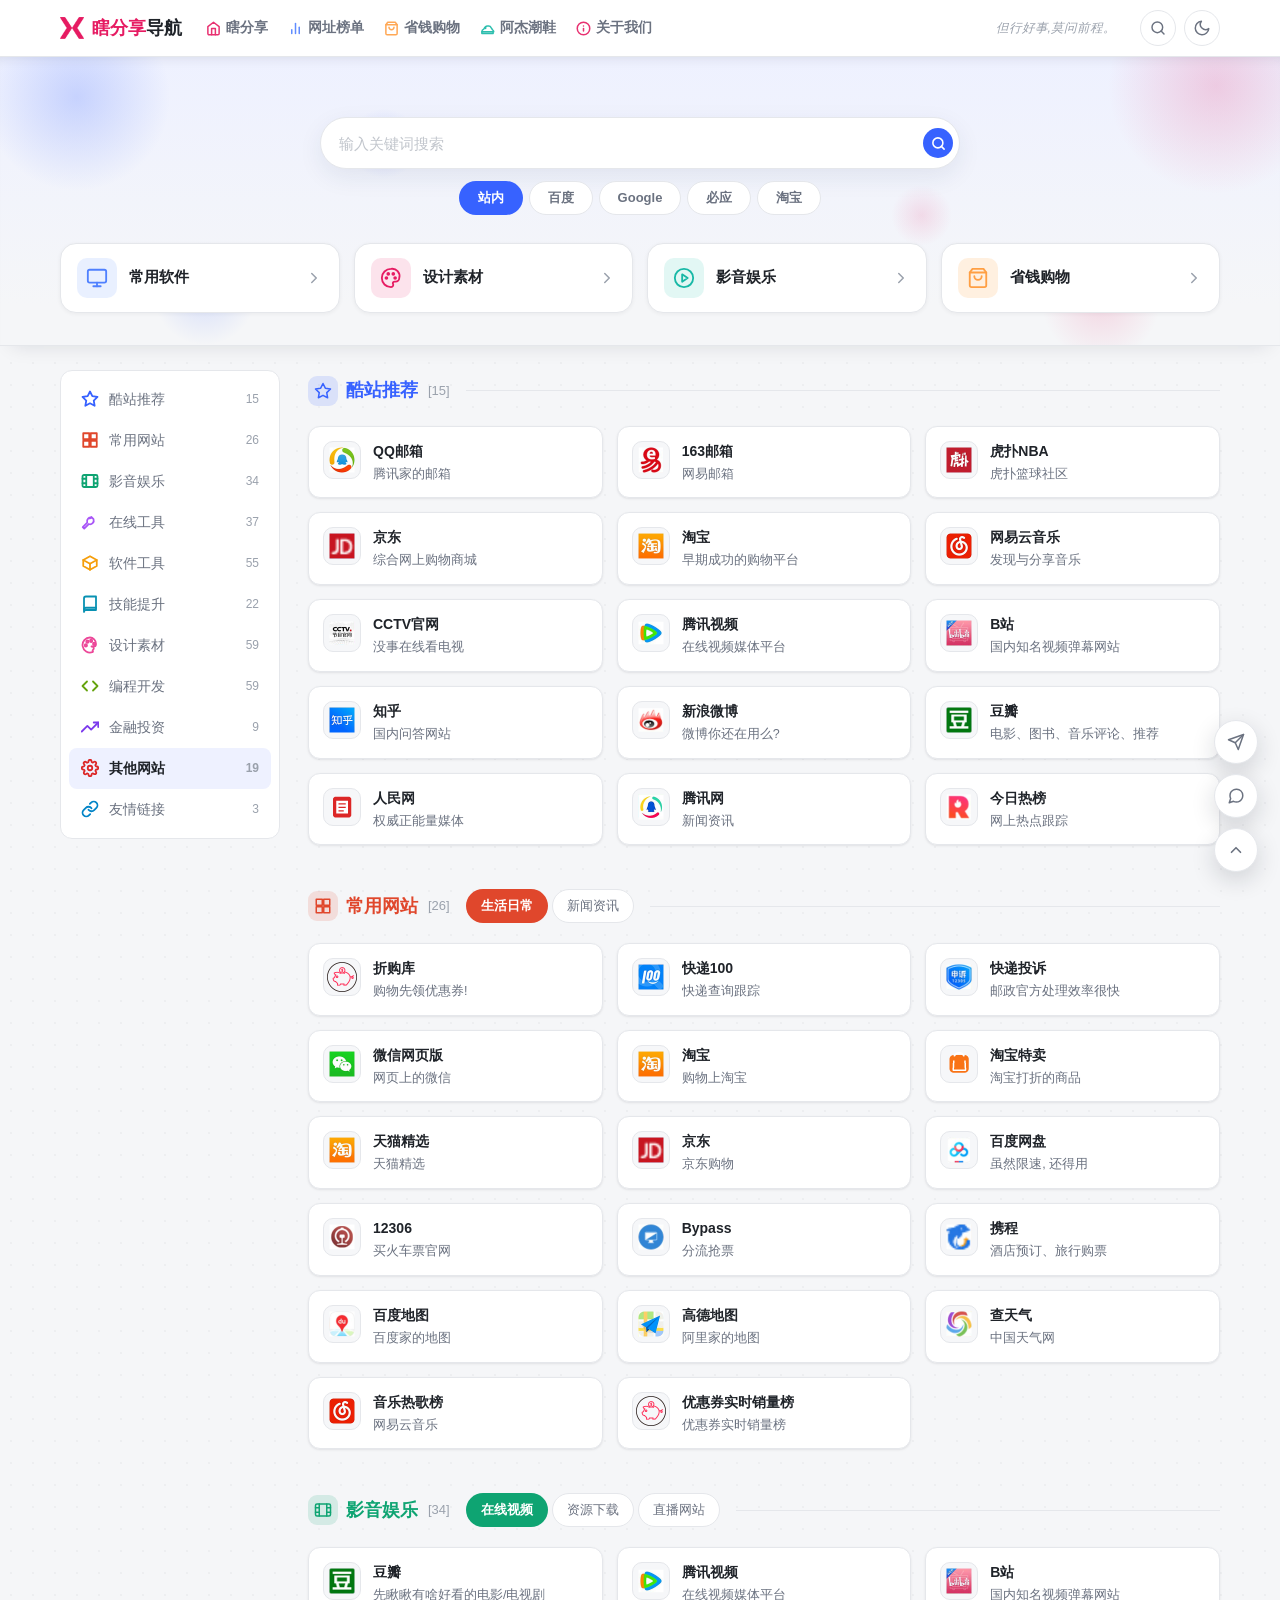
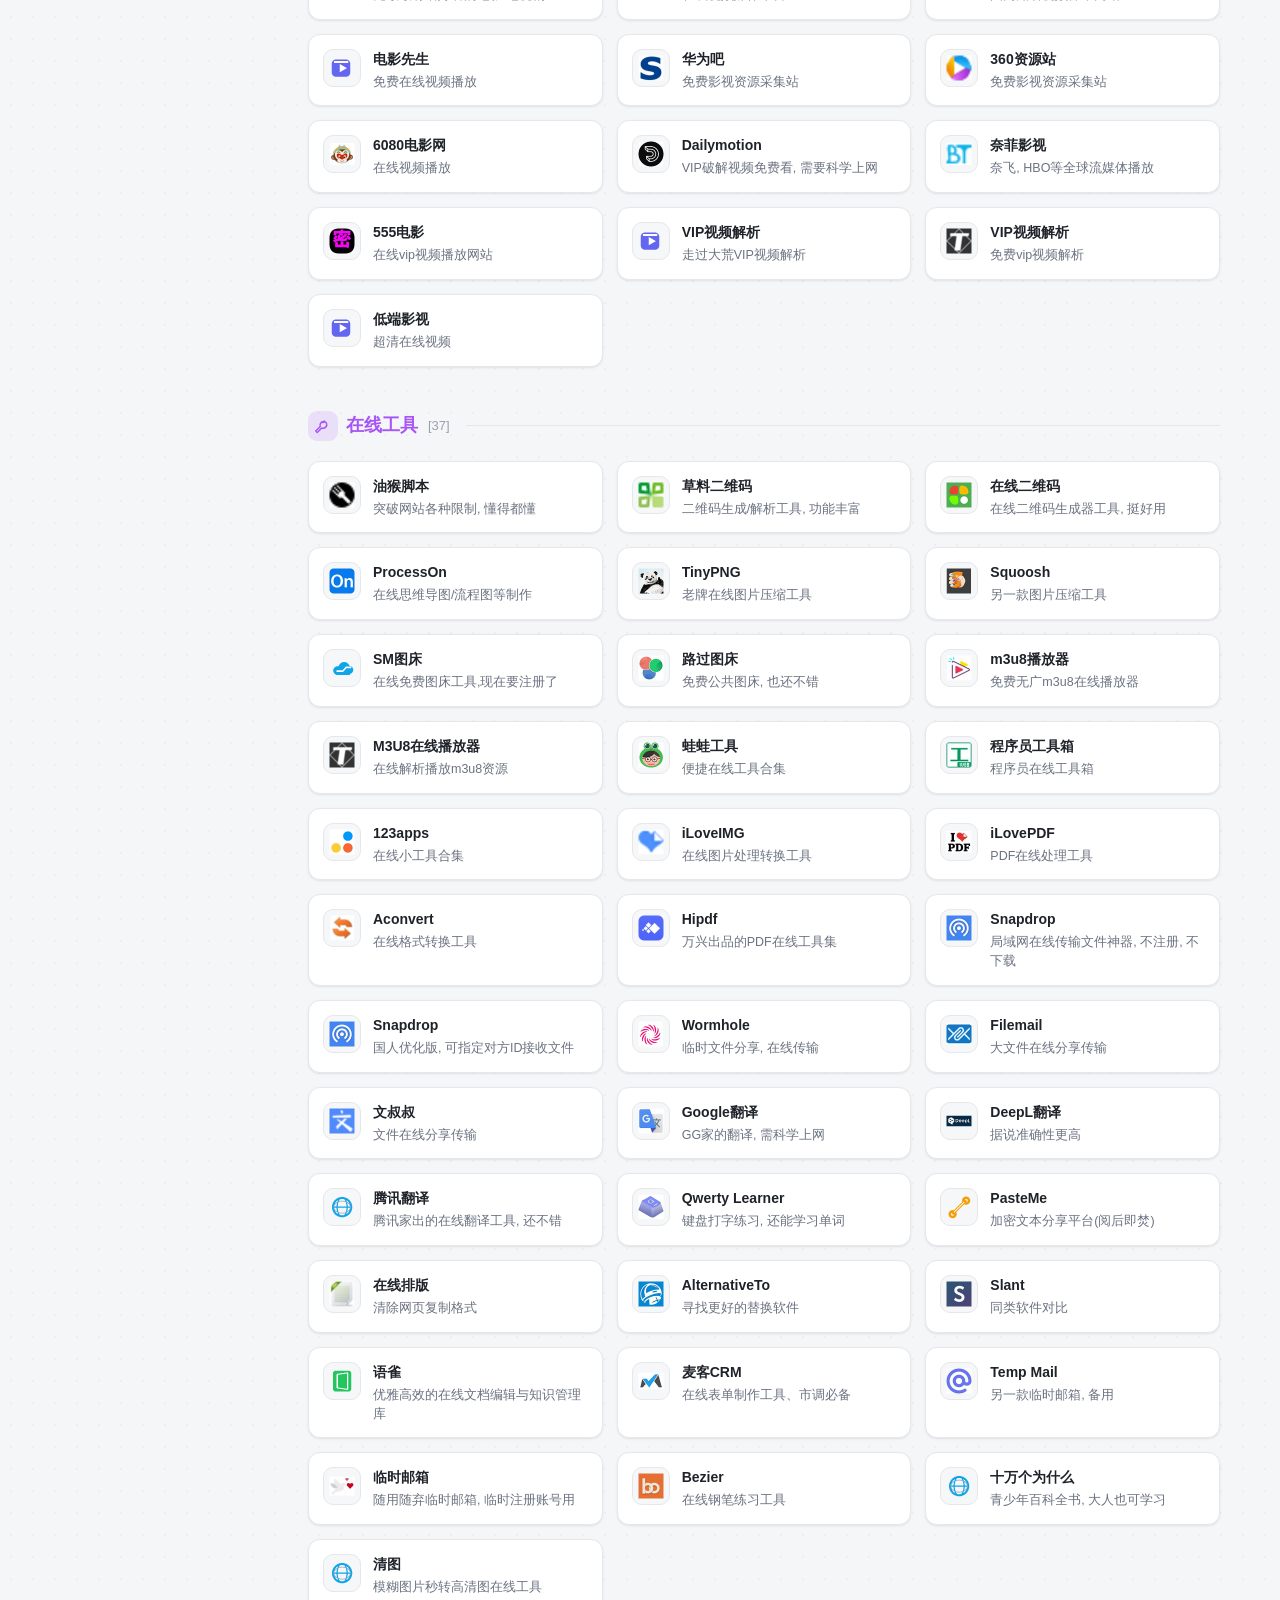
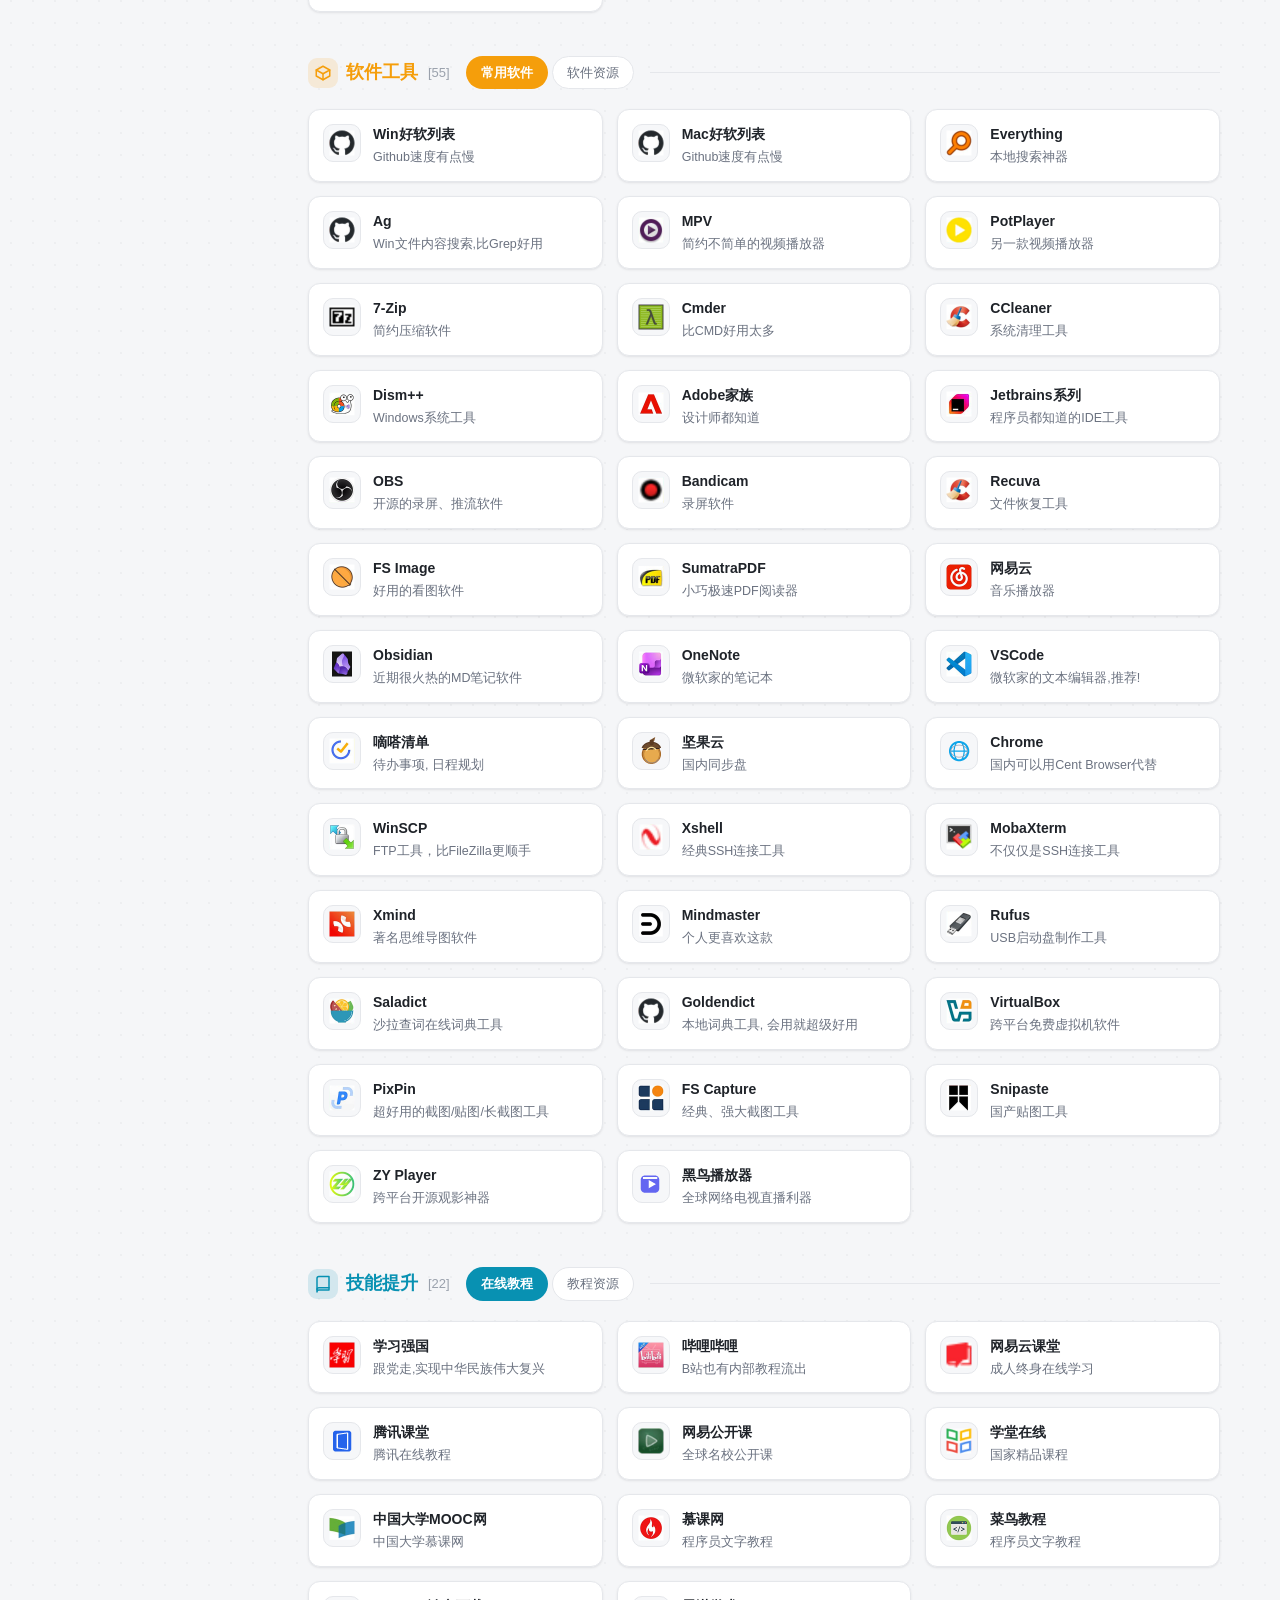
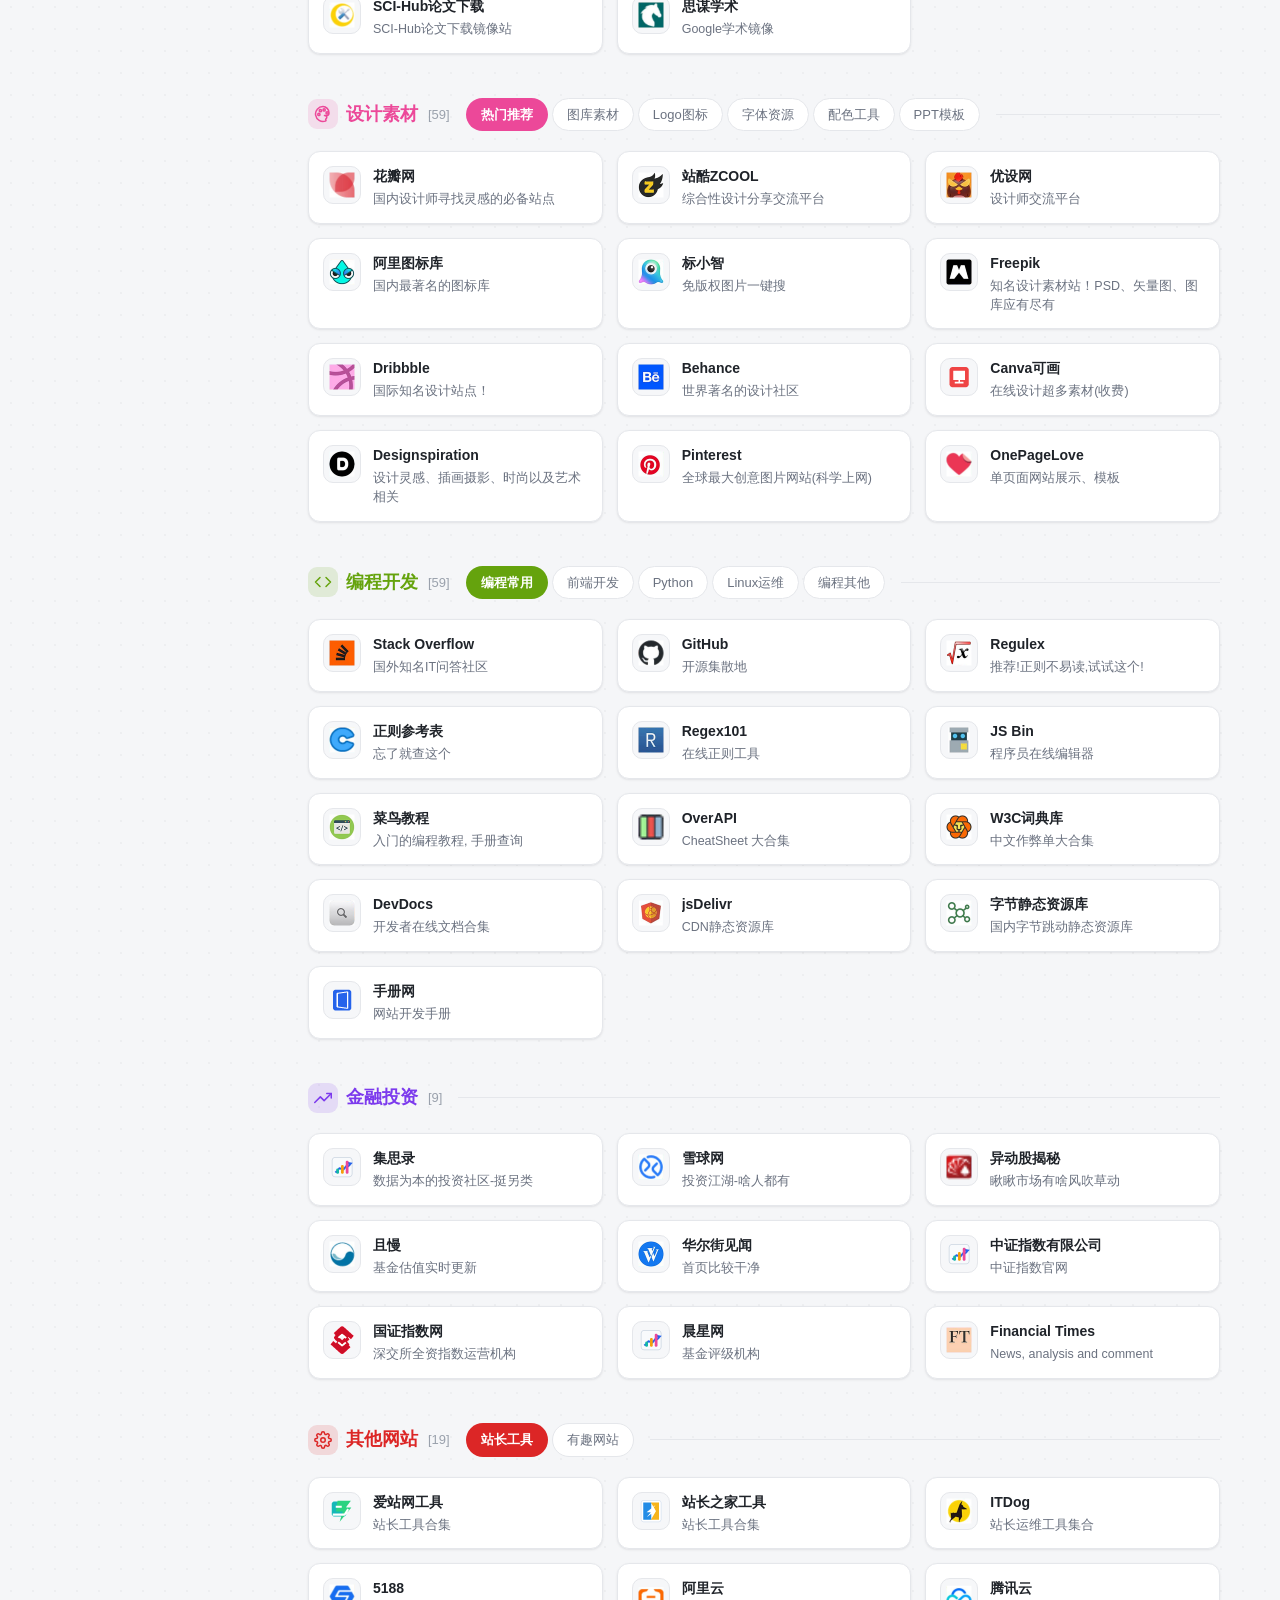
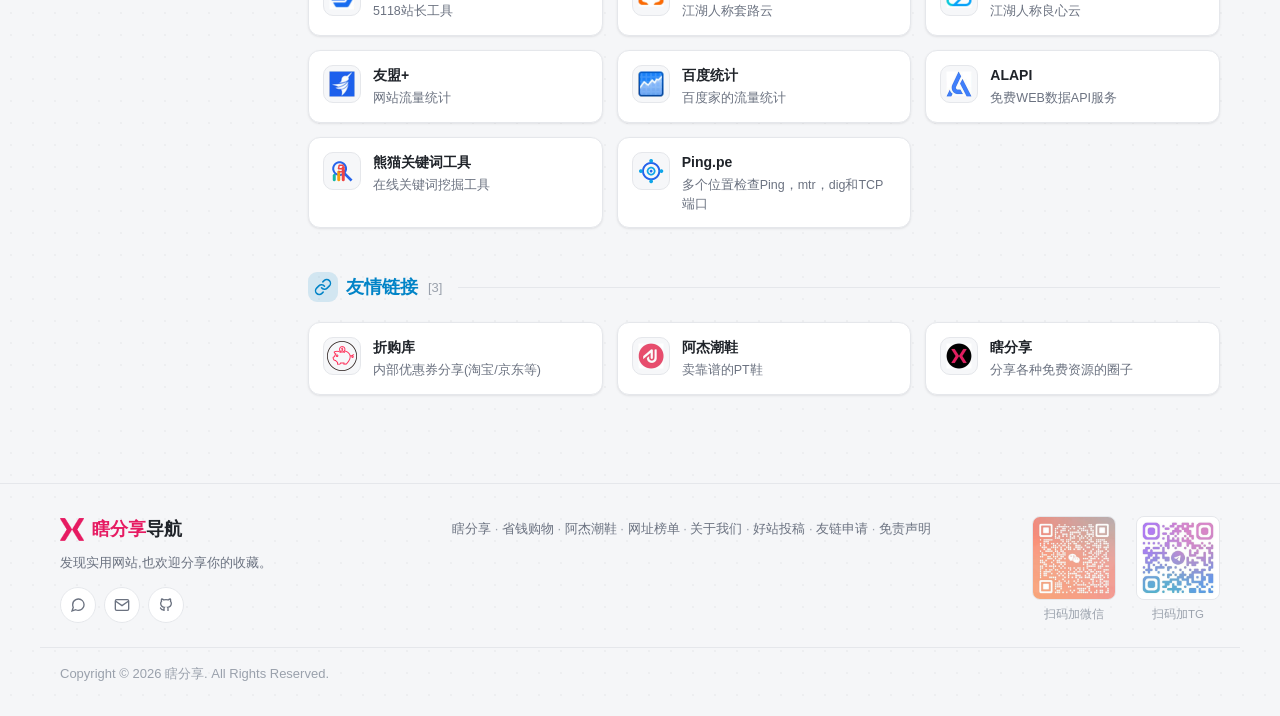
==== commit 54eec748: "update" ====
--- a/index.html
+++ b/index.html
@@ -18,7 +18,7 @@
 <header class="site-header">
   <div class="container header-topbar">
 
-    <!-- 手机端汉堡菜单按钮:放在 logo 前面,最左边(参考老站点布局)。
+    <!-- 手机端汉堡 Menu 按钮:放在 logo 前面,最左边(参考老站点布局)。
          桌面端隐藏,展开/收起逻辑+图标切换见 app.js 的 initMobileMenu()。 -->
     <button id="mobile-menu-toggle" class="icon-btn mobile-menu-toggle" aria-label="菜单" aria-expanded="false">
       <svg width="18" height="18" viewBox="0 0 24 24" fill="none" stroke="currentColor" stroke-width="2" stroke-linecap="round"><line x1="3" y1="6" x2="21" y2="6"/><line x1="3" y1="12" x2="21" y2="12"/><line x1="3" y1="18" x2="21" y2="18"/></svg>
--- a/assets/css/style.css
+++ b/assets/css/style.css
@@ -14,7 +14,7 @@
  *   10. 简易占位页 (contribute/links 用的通用占位样式)
  *   11. 关于我们页面 (about.html 专用:分节小标题卡片)
  *   12. 网址榜单页面 (rankings.html 专用:红色横幅 + tab + 排行列表)
- *   13. 响应式 (移动端适配)
+ *   13. 响应式 (适配移动端)
  * ==========================================================================*/
 
 /* ---------- 1. CSS 变量 / 主题色 ---------- */
